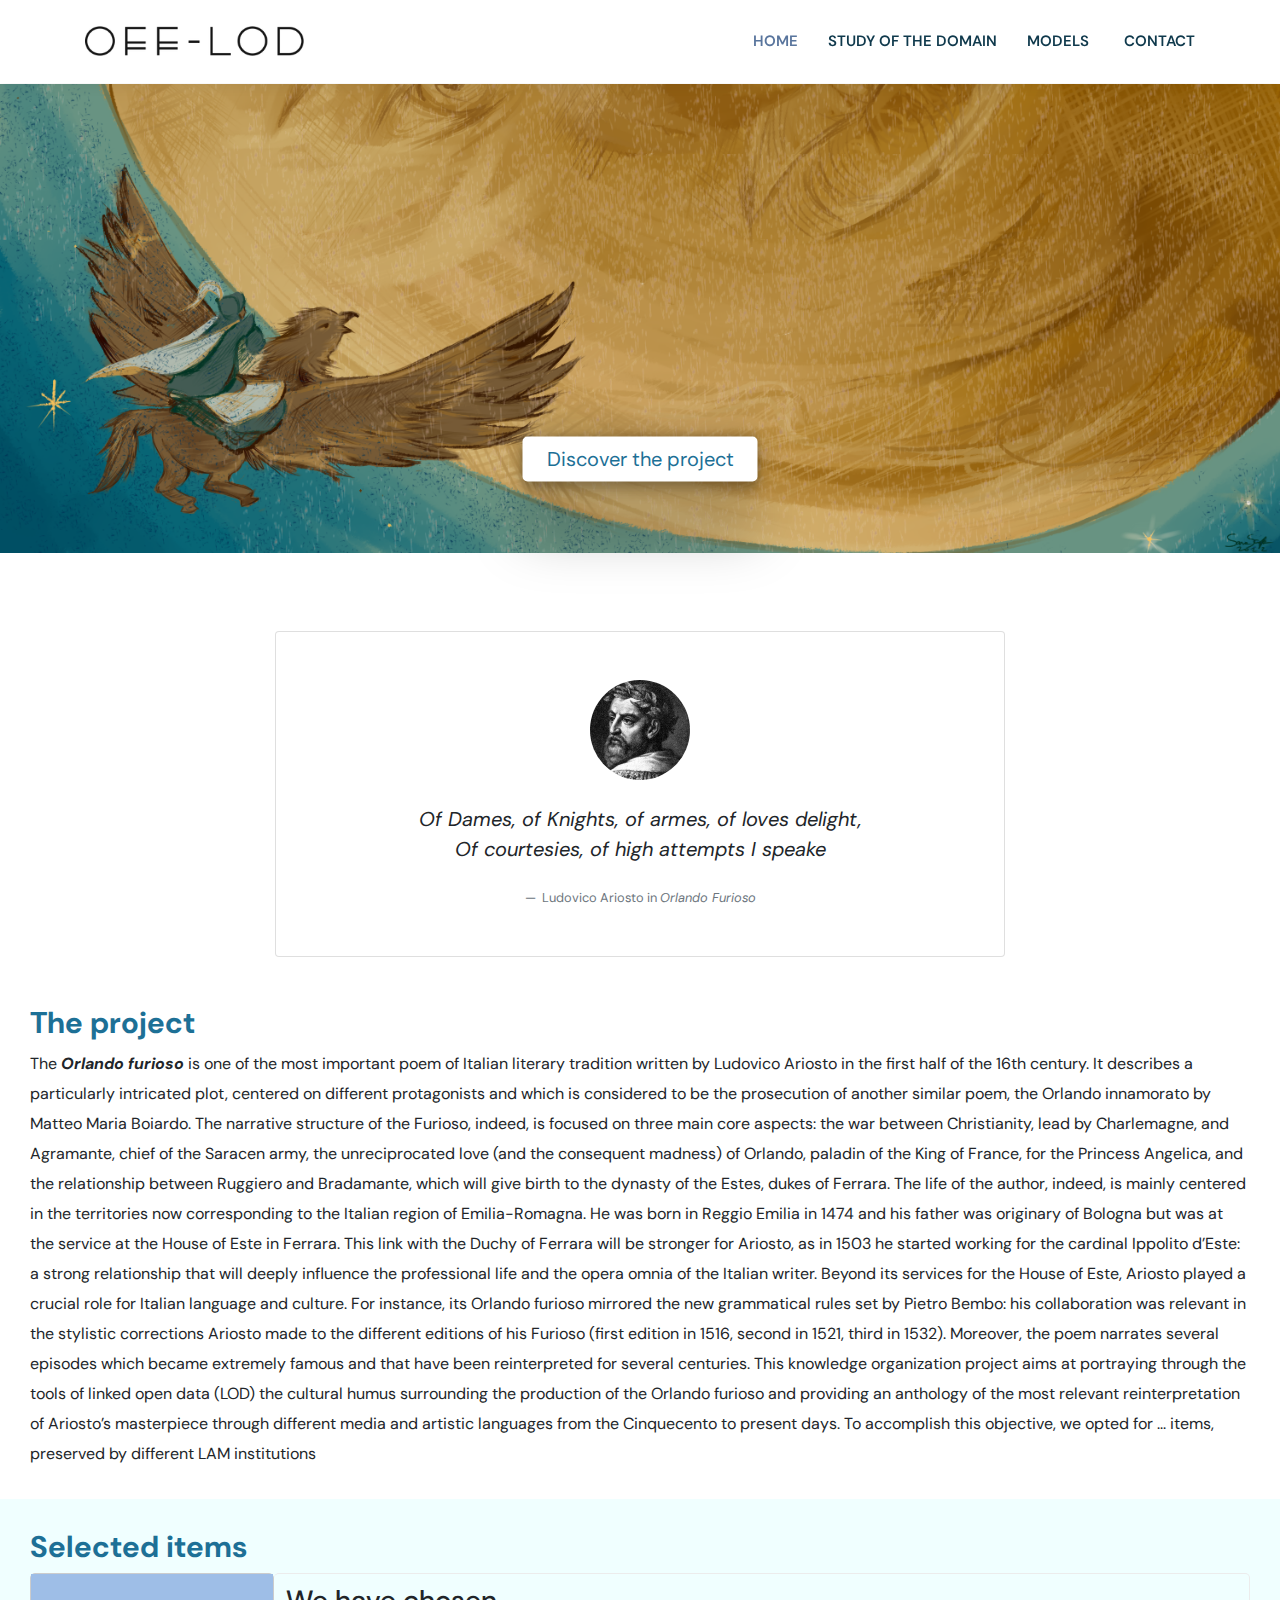
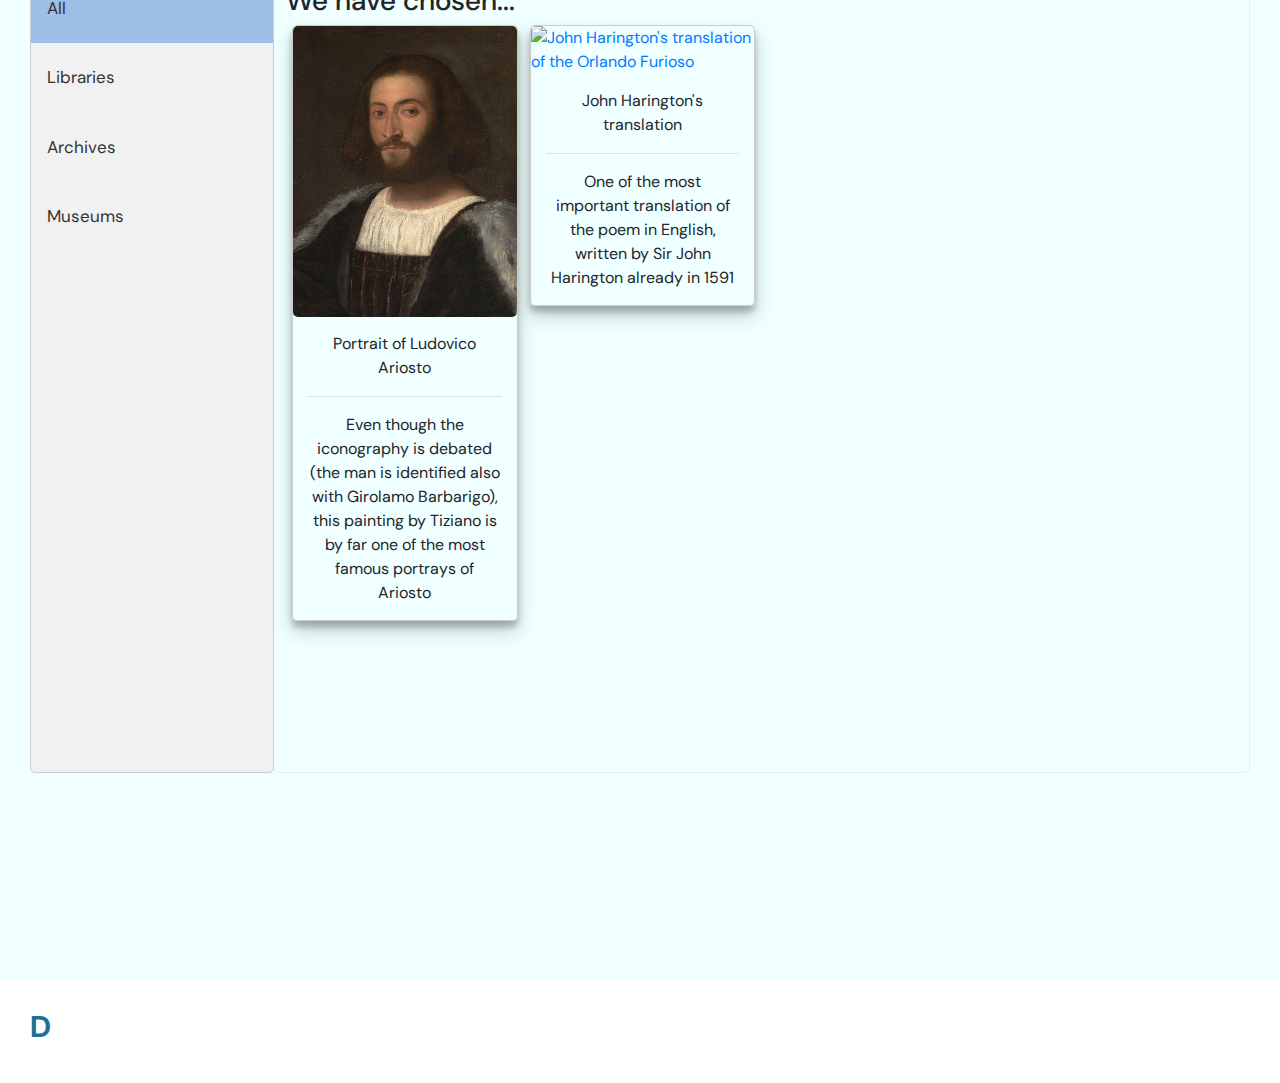
==== OFF-LOD/index.html @ 2c9ed0ee "Add files via upload" ====
<!doctype html>
<html>
    <head>
        <title>OFF-LOD</title>
        <meta charset="utf-8">
        <meta name="viewport" content="width=device-widht, inital-scale=1">
        <link rel="stylesheet" href="https://maxcdn.bootstrapcdn.com/bootstrap/4.5.2/css/bootstrap.min.css">
        <link rel="stylesheet" href="css/cssfile.css"/>
        <link href='https://fonts.googleapis.com/css?family=DM Sans' rel='stylesheet'>
    </head>
    <body>
        <header id="header" class="fixed-top">
            <div class="container d-flex align-items-center justify-content-between">
            <a href="index.html" class="logo"><img src="images/logo.png" alt="" class="img-fluid"></a>
              <nav id="navbar" class="navbar">
                <ul>
                  <li><a class="nav-link scrollto active" href="#hero">Home</a></li>
                  <li><a class="nav-link scrollto" href="#hero">Study of the domain</a></li>
                  <li class="dropdown"><a href="#"><span>Models</span> <i class="bi bi-chevron-down"></i></a>
                    <ul>
                      <li><a href="#">Drop Down 1</a></li>
                      <li class="dropdown"><a href="#"><span>Deep Drop Down</span> <i class="bi bi-chevron-right"></i></a>
                        <ul>
                          <li><a href="#">Deep Drop Down 1</a></li>
                          <li><a href="#">Deep Drop Down 2</a></li>
                          <li><a href="#">Deep Drop Down 3</a></li>
                          <li><a href="#">Deep Drop Down 4</a></li>
                          <li><a href="#">Deep Drop Down 5</a></li>
                        </ul>
                      </li>
                      <li><a href="#">Conceptual model</a></li>
                      <li><a href="#">E/R model</a></li>
                      <li><a href="#">Theoretical model</a></li>
                    </ul>
                  </li>
                  <li><a class="nav-link scrollto" href="#contact">Contact</a></li>
                </ul>
                <i class="bi bi-list mobile-nav-toggle"></i>
              </nav><!-- .navbar -->
        
            </div>
        </header>
        <section id="hero" class="d-flex align-items-center">
            <div id="buttoncontainer">
            <img src="images/astolfo.png" id="imghero" alt="" class="img-fluid">
            <button class="but"><a href="#firstsection" id="linkbutton"><span class="text">Discover the project</span><span>Get Started</span></a></button>
            </div>
        </section>
        <div id="firstsection">
                <div class="container py-5 h-100">
                  <div class="row d-flex justify-content-center align-items-center h-100">
                    <div class="col col-lg-10 col-xl-8">
              
                      <div class="card rounded-3">
                        <div class="card-body p-5">
              
                          <div class="d-flex justify-content-center mb-4">
                            <img
                              src="images/Ludovico.jpg"
                              class="rounded-circle shadow-1-strong"
                              width="100"
                              height="100"
                            />
                          </div>
                          <figure class="text-center mb-0">
                            <blockquote class="blockquote mb-4">
                              <p>
                                <span class="font-italic">Of Dames, of Knights, of armes, of loves delight,<br/>
                                    Of courtesies, of high attempts I speake</span>
                              </p>
                            </blockquote>
                            <figcaption class="blockquote-footer mb-0">
                              Ludovico Ariosto in <cite title="Source Title">Orlando Furioso</cite>
                            </figcaption>
                          </figure>
                        </div>
                      </div>
              
              
                    </div>
                  </div>
                </div>
              </section>
            <h2>The project</h2>
            
                <p>The <b><em>Orlando furioso</em></b> is one of the most important poem of Italian literary tradition  written by Ludovico Ariosto in the first half of the 16th century. It describes a particularly intricated plot, centered on different protagonists and which is considered to be the prosecution of another similar poem, the Orlando innamorato by Matteo Maria Boiardo. The narrative structure of the Furioso, indeed, is focused on three main core aspects: the war between Christianity, lead by Charlemagne, and Agramante, chief of the Saracen army, the unreciprocated love (and the consequent madness) of Orlando, paladin of the King of France, for the Princess Angelica, and the relationship between Ruggiero and Bradamante, which will give birth to the dynasty of the Estes, dukes of Ferrara. 

                    The life of the author, indeed, is mainly centered in the territories now corresponding to the Italian region of Emilia-Romagna. He was born in Reggio Emilia in 1474 and his father was originary of Bologna but was at the service at the House of Este in Ferrara. This link with the Duchy of Ferrara will be stronger for Ariosto, as in 1503 he started working for the cardinal Ippolito d’Este: a strong relationship that will deeply influence the professional life and the opera omnia of the Italian writer. Beyond its services for the House of Este, Ariosto played a crucial role for Italian language and culture. For instance, its Orlando furioso mirrored the new grammatical rules set by Pietro Bembo: his collaboration was relevant in the stylistic corrections Ariosto made to the different editions of his Furioso (first edition in 1516, second in 1521, third in 1532). Moreover, the poem narrates several episodes which became extremely famous and that have been reinterpreted for several centuries.
                    
                    This knowledge organization project aims at portraying through the tools of linked open data (LOD) the cultural humus surrounding the production of the Orlando furioso and providing an anthology of the most relevant reinterpretation of Ariosto’s masterpiece through different media and artistic languages from the Cinquecento to present days. To accomplish this objective, we opted for ... items, preserved by different LAM institutions</p>
        </div>
        <section id="itemssection">
            <h2>Selected items</h2>
            <div class="tab">
                <button class="tablinks" onclick="openSch(event, 'All')" id="defaultOpen">All</button>
                <button class="tablinks" onclick="openSch(event, 'Libraries')">Libraries</button>
                <button class="tablinks" onclick="openSch(event, 'Archives')">Archives</button>
                <button class="tablinks" onclick="openSch(event, 'Museums')">Museums</button>
            </div>
        
        <div id="All" class="tabcontent">
            <h3>We have chosen... </h3>
            
<div class="responsive">
    <div class="gallery">
        <a target="_blank" href="images/portrait.jpg">
            <img src="images/portrait.jpg" alt="Portrait of Ludovico Ariosto" width="600" height="400">
        </a>
        <div class="desc">Portrait of Ludovico Ariosto<hr/>Even though the iconography is debated (the man is identified also with Girolamo Barbarigo), this painting by Tiziano is by far one of the most famous portrays of Ariosto</div>
        </div>
    </div>

        

        <div class="responsive">
            <div class="gallery" id="item2"> 
                <a target="_blank" href="images/Furioso1634.jpg">
                    <img src="images/Furioso1634.jpg" alt="John Harington's translation of the Orlando Furioso" width="600" height="400">
                </a>
                <div class="desc">John Harington's translation<hr/>One of the most important translation of the poem in English, written by Sir John Harington already in 1591

                </div>
            </div>
            <div class="clearfix"></div>
</div>

<div class="clearfix"></div>

        <div id="Libraries" class="tabcontent">
        <h3>London</h3>
        <p>London is the capital city of England.</p>
        </div>

        <div id="Archives" class="tabcontent">
        <h3>Paris</h3>
        <p>Paris is the capital of France.</p> 
        </div>

        <div id="Museums" class="tabcontent">
        <h3>Tokyo</h3>
        <p>Tokyo is the capital of Japan.</p>
        </div>

    

<script>
function openSch(evt, cityName) {
  var i, tabcontent, tablinks;
  tabcontent = document.getElementsByClassName("tabcontent");
  for (i = 0; i < tabcontent.length; i++) {
    tabcontent[i].style.display = "none";
  }
  tablinks = document.getElementsByClassName("tablinks");
  for (i = 0; i < tablinks.length; i++) {
    tablinks[i].className = tablinks[i].className.replace(" active", "");
  }
  document.getElementById(cityName).style.display = "block";
  evt.currentTarget.className += " active";
}

// Get the element with id="defaultOpen" and click on it
document.getElementById("defaultOpen").click();
</script>
        </section>
        <section id="thirdsection">
            <h2>D</h2>
        </section>


    </body>
</html>
---- OFF-LOD/css/cssfile.css ----
#header {
  background: #fff;
  transition: all 0.5s;
  z-index: 997;
  padding: 20px 0;
  box-shadow: 0px 2px 15px rgba(0, 0, 0, 0.05);
}

#header .logo a {
  color: #0f394c;
}
#header .logo img {
  max-height: 30px;
}

.navbar {
  padding: 0;
}
.navbar ul {
  margin: 0;
  padding: 0;
  display: flex;
  list-style: none;
  align-items: center;
}
.navbar li {
  position: relative;
}
.navbar a, .navbar a:focus {
  display: flex;
  align-items: center;
  justify-content: space-between;
  padding: 10px 0 10px 30px;
  font-family: 'DM Sans';
  font-size: 15px;
  font-weight: 600;
  color: #0f394c;
  white-space: nowrap;
  transition: 0.3s;
  text-transform: uppercase;
}
.navbar a i, .navbar a:focus i {
  font-size: 12px;
  line-height: 0;
  margin-left: 5px;
}
.navbar a:hover, .navbar .active, .navbar .active:focus, .navbar li:hover > a {
  color: #59759d;
}
.navbar .dropdown ul {
  display: block;
  position: absolute;
  left: 14px;
  top: calc(100% + 30px);
  margin: 0;
  padding: 10px 0;
  z-index: 99;
  opacity: 0;
  visibility: hidden;
  background: #fff;
  box-shadow: 0px 0px 30px rgba(127, 137, 161, 0.25);
  transition: 0.3s;
}
.navbar .dropdown ul li {
  min-width: 200px;
}
.navbar .dropdown ul a {
  padding: 10px 20px;
  font-size: 15px;
  text-transform: none;
  font-weight: 500;
}
.navbar .dropdown ul a i {
  font-size: 12px;
}
.navbar .dropdown ul a:hover, .navbar .dropdown ul .active:hover, .navbar .dropdown ul li:hover > a {
  color: #59759d;
}
.navbar .dropdown:hover > ul {
  opacity: 1;
  top: 100%;
  visibility: visible;
}
.navbar .dropdown .dropdown ul {
  top: 0;
  left: calc(100% - 30px);
  visibility: hidden;
}
.navbar .dropdown .dropdown:hover > ul {
  opacity: 1;
  top: 0;
  left: 100%;
  visibility: visible;
}
@media (max-width: 1366px) {
  .navbar .dropdown .dropdown ul {
    left: -90%;
  }
  .navbar .dropdown .dropdown:hover > ul {
    left: -100%;
  }
}

.mobile-nav-toggle {
  color: #0f394c;
  font-size: 28px;
  cursor: pointer;
  display: none;
  line-height: 0;
  transition: 0.5s;
}
.mobile-nav-toggle.bi-x {
  color: #fff;
}

@media (max-width: 991px) {
  .mobile-nav-toggle {
    display: block;
  }

  .navbar ul {
    display: none;
  }
}
.navbar-mobile {
  position: fixed;
  overflow: hidden;
  top: 0;
  right: 0;
  left: 0;
  bottom: 0;
  background: rgba(7, 25, 33, 0.9);
  transition: 0.3s;
  z-index: 999;
}
.navbar-mobile .mobile-nav-toggle {
  position: absolute;
  top: 15px;
  right: 15px;
}
.navbar-mobile ul {
  display: block;
  position: absolute;
  top: 55px;
  right: 15px;
  bottom: 15px;
  left: 15px;
  padding: 10px 0;
  background-color: #fff;
  overflow-y: auto;
  transition: 0.3s;
}
.navbar-mobile a, .navbar-mobile a:focus {
  padding: 10px 20px;
  font-size: 15px;
  color: #0f394c;
}
.navbar-mobile a:hover, .navbar-mobile .active, .navbar-mobile li:hover > a {
  color: #49b5e7;
}
.navbar-mobile .getstarted, .navbar-mobile .getstarted:focus {
  margin: 15px;
}
.navbar-mobile .dropdown ul {
  position: static;
  display: none;
  margin: 10px 20px;
  padding: 10px 0;
  z-index: 99;
  opacity: 1;
  visibility: visible;
  background: #fff;
  box-shadow: 0px 0px 30px rgba(127, 137, 161, 0.25);
}
.navbar-mobile .dropdown ul li {
  min-width: 200px;
}
.navbar-mobile .dropdown ul a {
  padding: 10px 20px;
}
.navbar-mobile .dropdown ul a i {
  font-size: 12px;
}
.navbar-mobile .dropdown ul a:hover, .navbar-mobile .dropdown ul .active:hover, .navbar-mobile .dropdown ul li:hover > a {
  color: #49b5e7;
}
.navbar-mobile .dropdown > .dropdown-active {
  display: block;
}

body {
  font-family: 'DM Sans';
}

p {
line-height: 30px
}

/* Container needed to position the button. Adjust the width as needed */
#buttoncontainer {
  position: relative;
  width: 100%;
}

/* Make the image responsive */
#buttoncontainer img {
  width: 100%;
  height: auto;
}

/* Style the button and place it in the middle of the container/image */
#buttoncontainer .but {
  position: absolute;
  top: 80%;
  left: 50%;
  transform: translate(-50%, -50%);
  -ms-transform: translate(-50%, -50%);
  background-color: rgb(255, 255, 255);
  color: #1d7096;
  font-size: 20px;
  padding: 15px 24px;
  border: none;
  cursor: pointer;
  border-radius: 5px;
}

#buttoncontainer .but:hover {
  background-color: #333;
}

.but {
  box-shadow: rgba(0, 0, 0, 0.25) 0px 54px 55px, rgba(0, 0, 0, 0.12) 0px -12px 30px, rgba(0, 0, 0, 0.12) 0px 4px 6px, rgba(0, 0, 0, 0.17) 0px 12px 13px, rgba(0, 0, 0, 0.09) 0px -3px 5px;
  position: relative;
  overflow: hidden;
  border: 1px solid #18181a;
  color: #18181a;
  display: inline-block;
  font-size: 15px;
  line-height: 15px;
  padding: 18px 18px 17px;
  text-decoration: none;
  cursor: pointer;
  background: #fff;
  user-select: none;
  -webkit-user-select: none;
  touch-action: manipulation;
}

.but span:first-child {
  position: relative;
  transition: color 600ms cubic-bezier(0.48, 0, 0.12, 1);
  z-index: 10;
}

.but span:last-child {
  color: white;
  display: block;
  position: absolute;
  bottom: 0;
  transition: all 500ms cubic-bezier(0.48, 0, 0.12, 1);
  z-index: 100;
  opacity: 0;
  top: 50%;
  left: 50%;
  transform: translateY(225%) translateX(-50%);
  height: 14px;
  line-height: 13px;
}

.but:after {
  content: "";
  position: absolute;
  bottom: -50%;
  left: 0;
  width: 100%;
  height: 100%;
  background-color: #333;
  transform-origin: bottom center;
  transition: transform 600ms cubic-bezier(0.48, 0, 0.12, 1);
  transform: skewY(9.3deg) scaleY(0);
  z-index: 50;
}

.but:hover:after {
  transform-origin: bottom center;
  transform: skewY(9.3deg) scaleY(2);
}

.but:hover span:last-child {
  transform: translateX(-50%) translateY(-100%);
  opacity: 1;
  transition: all 900ms cubic-bezier(0.48, 0, 0.12, 1);
}

#hero {
  padding-top: 84px;
  position: relative;
  text-align: center;
}

#imghero {
  z-index: -1
}

h2{
  color: #1d7096;
  font-size: 30px;
  font-weight: bold;
  font-family: 'DM Sans';
  cursor: pointer;
}

#firstsection {
  margin: 30px;
}


#linkbutton {
  color: #1d7096;
}

.bottom-left {
  position: absolute;
  bottom: 8px;
  left: 16px;
}

#itemssection {
  padding: 30px;
  background-color: azure;
  height: 120vh;
}

.tab {
  display: block;
  float: left;
  border: 1px solid #ccc;
  background-color: #f1f1f1;
  width: 20%;
  height: 800px;
  border-radius: 5px;
  padding-bottom: 10px;
}

/* Style the buttons inside the tab */
.tab button {
  display: block;
  background-color: inherit;
  color: #333;
  padding: 22px 16px;
  width: 100%;
  border: none;
  outline: none;
  text-align: left;
  cursor: pointer;
  transition: 0.3s;
  font-size: 17px;
}

/* Change background color of buttons on hover */
.tab button:hover {
  background-color: rgb(158, 190, 231);
}

/* Create an active/current "tab button" class */
.tab button.active {
  background-color: rgb(158, 190, 231);
}

/* Style the tab content */
.tabcontent {
  float: left;
  padding: 10px 12px;
  border: 1px solid rgb(236, 236, 236);
  width: 80%;
  border-left: none;
  height: 800px;
  border-radius: 5px;
}

div.gallery {
  border: 1px solid #ccc;
  border-radius: 5px;
  box-shadow: rgba(0, 0, 0, 0.19) 0px 10px 20px, rgba(0, 0, 0, 0.23) 0px 6px 6px;
}

div.gallery:hover {
  border: 1px solid #777;
}

div.gallery img {
  width: 100%;
  height: auto;
  border-radius: 5px;
}

div.desc {
  padding: 15px;
  text-align: center;
}

* {
  box-sizing: border-box;
}

.responsive {
  padding: 0 6px;
  float: left;
  width: 24.99999%;
}

@media only screen and (max-width: 700px) {
  .responsive {
    width: 49.99999%;
    margin: 6px 0;
  }
}

@media only screen and (max-width: 500px) {
  .responsive {
    width: 100%;
  }
}

.clearfix:after {
  content: "";
  display: table;
  clear: both;
}

#thirdsection {
  padding: 30px;
}
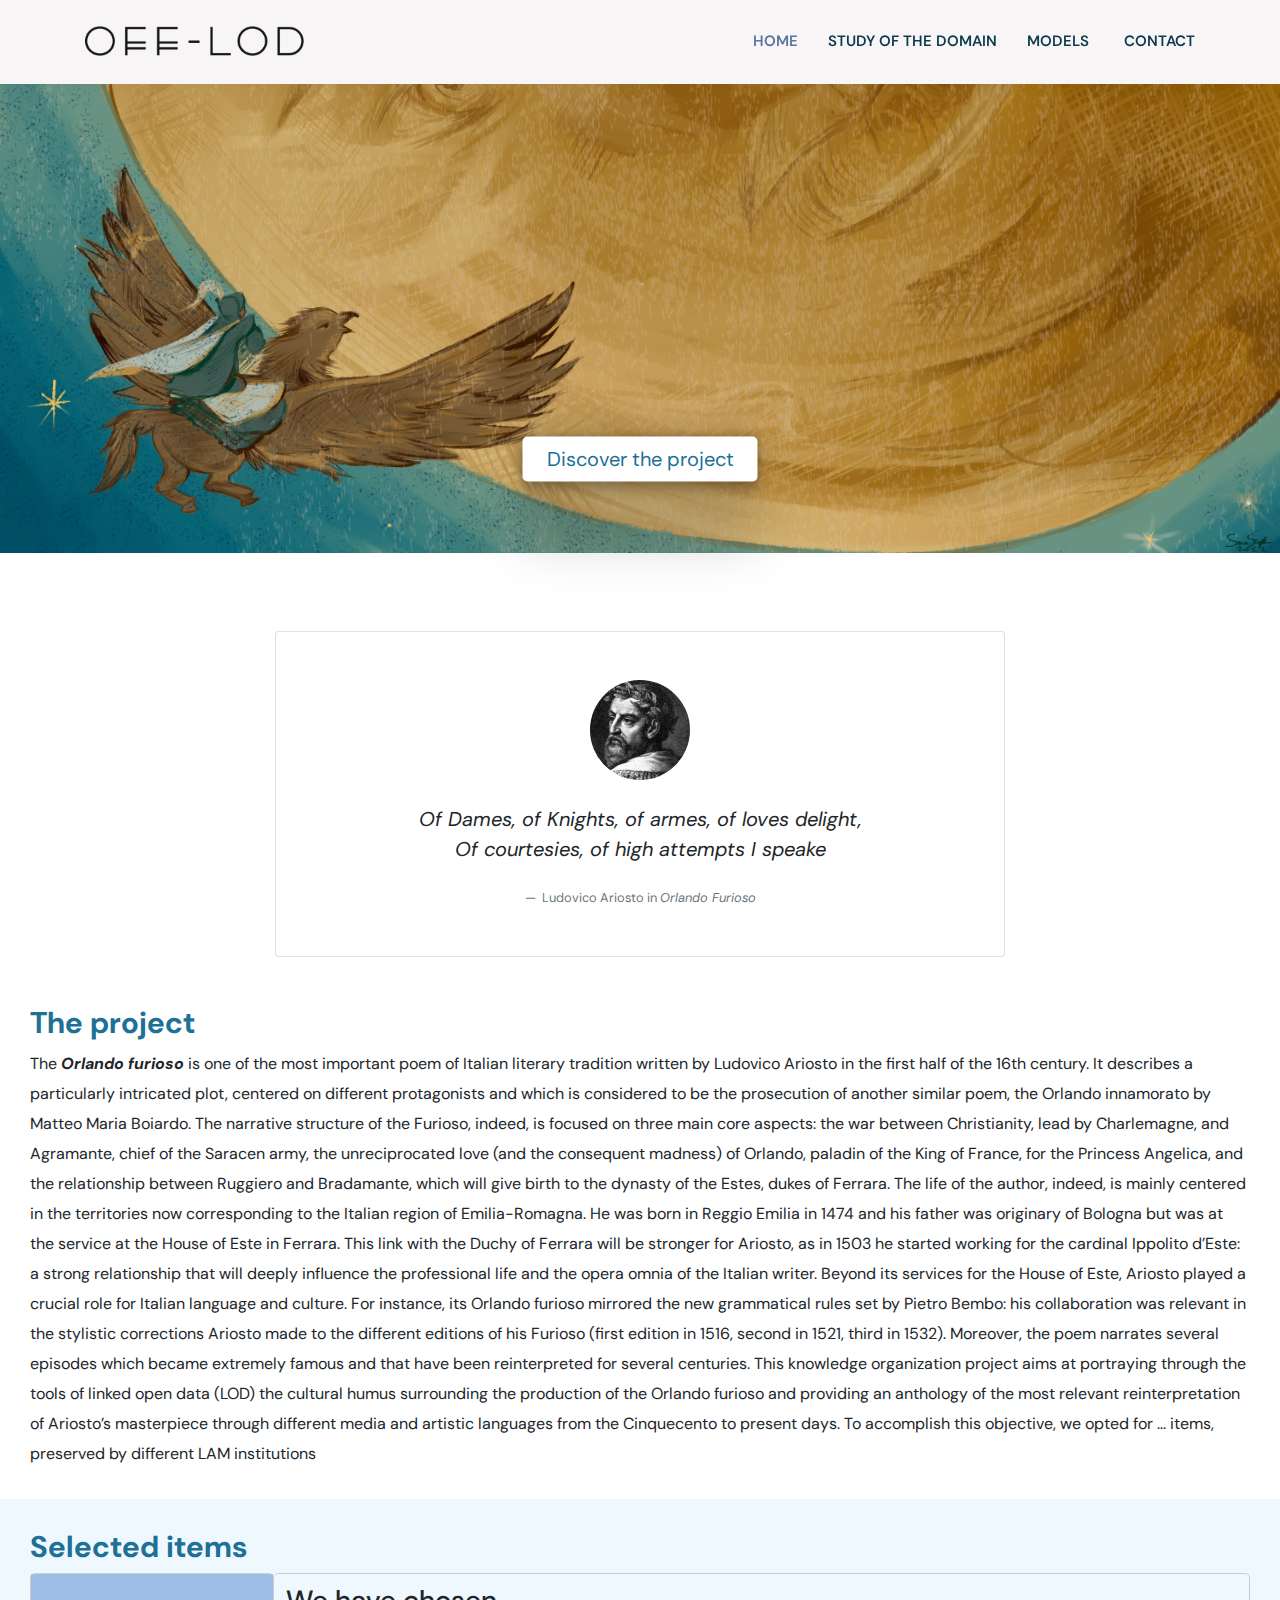
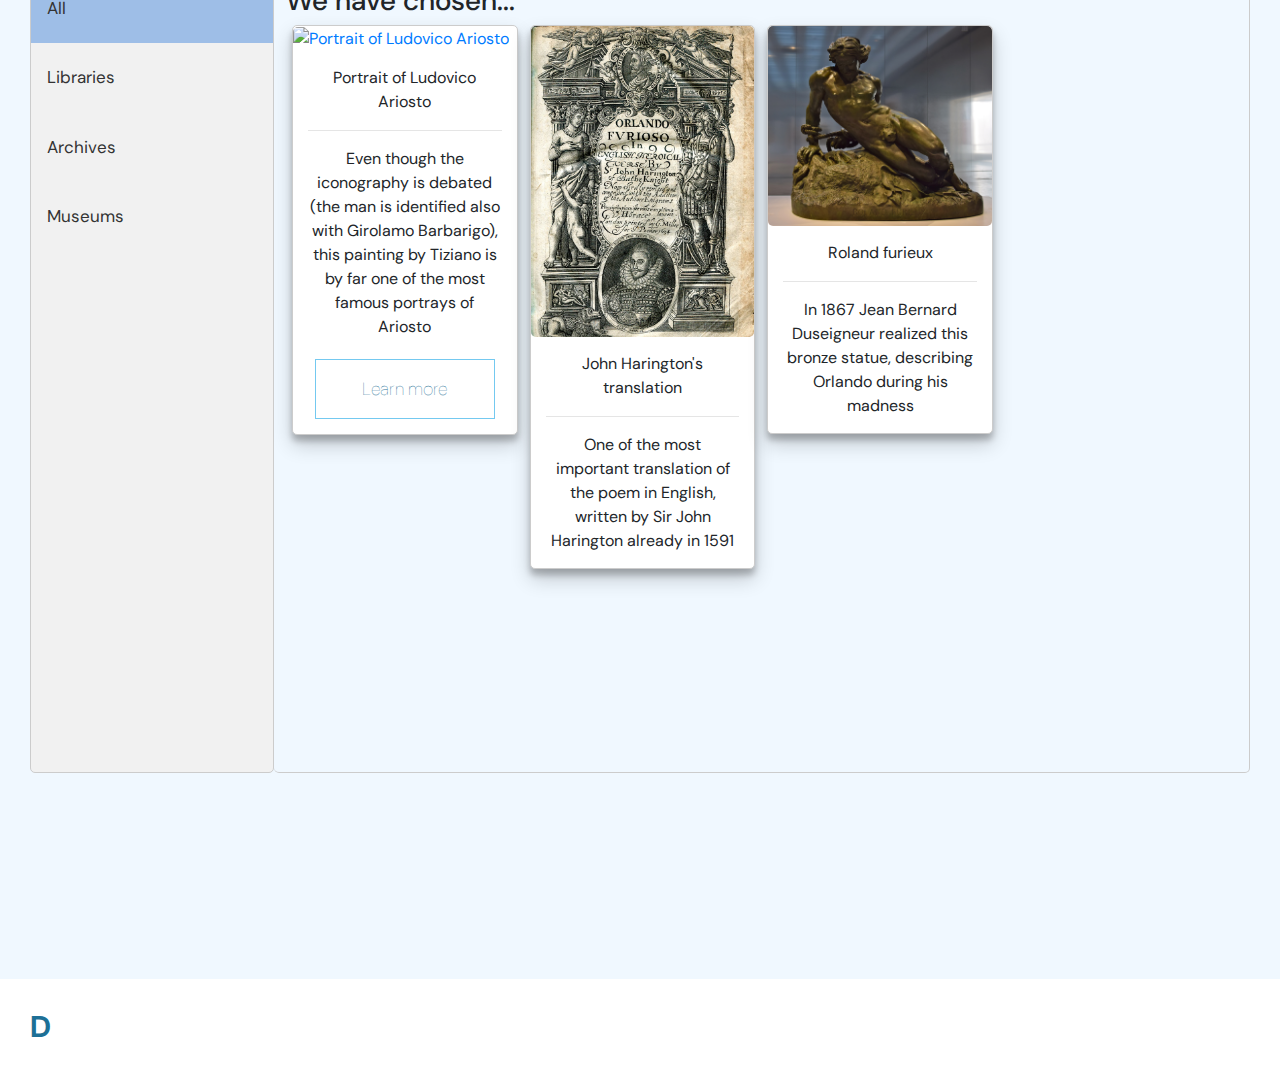
==== commit d7148860: "Add files via upload" ====
--- a/OFF-LOD/index.html
+++ b/OFF-LOD/index.html
@@ -43,7 +43,7 @@
         <section id="hero" class="d-flex align-items-center">
             <div id="buttoncontainer">
             <img src="images/astolfo.png" id="imghero" alt="" class="img-fluid">
-            <button class="but"><a href="#firstsection" id="linkbutton"><span class="text">Discover the project</span><span>Get Started</span></a></button>
+            <a href="#firstsection" id="linkbutton"><button class="but"><span class="text">Discover the project</span><span>Get Started</span></button></a>
             </div>
         </section>
         <div id="firstsection">
@@ -106,8 +106,23 @@
         <a target="_blank" href="images/portrait.jpg">
             <img src="images/portrait.jpg" alt="Portrait of Ludovico Ariosto" width="600" height="400">
         </a>
-        <div class="desc">Portrait of Ludovico Ariosto<hr/>Even though the iconography is debated (the man is identified also with Girolamo Barbarigo), this painting by Tiziano is by far one of the most famous portrays of Ariosto</div>
-        </div>
+        <div class="desc">Portrait of Ludovico Ariosto<hr/>Even though the iconography is debated (the man is identified also with Girolamo Barbarigo), this painting by Tiziano is by far one of the most famous portrays of Ariosto
+          <div class="itemscenter">
+            <a href="#firstsection" id="linkbutton"><button class="itemsbtn">
+              <svg width="180px" height="60px" viewBox="0 0 180 60">
+                <polyline points="179,1 179,59 1,59 1,1 179,1" class="bg-line" />
+                <polyline points="179,1 179,59 1,59 1,1 179,1" class="hl-line" />
+              </svg>
+              <span>Learn more</span>
+            </button></a>
+          </div>
+          </div>
+
+        
+      
+
+      </div>
+
     </div>
 
         
@@ -121,10 +136,20 @@
 
                 </div>
             </div>
-            <div class="clearfix"></div>
-</div>
+        </div>
+  
+        <div class="responsive">
+          <div class="gallery">
+            <a target="_blank" href="images/Roland.jfif">
+              <img src="images/Roland.jfif" alt="Roland furieux" width="600" height="400">
+                </a>
+                  <div class="desc">Roland furieux<hr/>In 1867 Jean Bernard Duseigneur realized this bronze statue, describing Orlando during his madness</div>
+                  </div>
+    </div>
+        
 
 <div class="clearfix"></div>
+</div>
 
         <div id="Libraries" class="tabcontent">
         <h3>London</h3>
--- a/OFF-LOD/css/cssfile.css
+++ b/OFF-LOD/css/cssfile.css
@@ -1,5 +1,5 @@
 #header {
-  background: #fff;
+  background: rgb(247, 245, 245);
   transition: all 0.5s;
   z-index: 997;
   padding: 20px 0;
@@ -263,7 +263,7 @@
   top: 50%;
   left: 50%;
   transform: translateY(225%) translateX(-50%);
-  height: 14px;
+  height: 8px;
   line-height: 13px;
 }
 
@@ -327,7 +327,7 @@
 
 #itemssection {
   padding: 30px;
-  background-color: azure;
+  background-color: aliceblue;
   height: 120vh;
 }
 
@@ -371,7 +371,7 @@
 .tabcontent {
   float: left;
   padding: 10px 12px;
-  border: 1px solid rgb(236, 236, 236);
+  border: 1px solid #ccc;
   width: 80%;
   border-left: none;
   height: 800px;
@@ -379,6 +379,8 @@
 }
 
 div.gallery {
+  background-color: #fff;
+  float: left;
   border: 1px solid #ccc;
   border-radius: 5px;
   box-shadow: rgba(0, 0, 0, 0.19) 0px 10px 20px, rgba(0, 0, 0, 0.23) 0px 6px 6px;
@@ -428,8 +430,54 @@
   clear: both;
 }
 
+#item2 {
+  float: left;
+}
 #thirdsection {
   padding: 30px;
 }
 
-  +.itemscenter {
+  width: 180px;
+  height: 60px;
+  position: relative;
+  margin: auto;
+  display: block;
+  margin-top: 20px;
+}
+
+.itemsbtn {
+  width: 180px;
+  height: 60px;
+  cursor: pointer;
+  background: transparent;
+  border: 1px solid #74c9f0;
+  outline: none;
+  transition: 1s ease-in-out;
+}
+
+svg {
+  position: absolute;
+  left: 0;
+  top: 0;
+  fill: none;
+  stroke: #1d7096;
+  stroke-dasharray: 150 480;
+  stroke-dashoffset: 150;
+  transition: 1s ease-in-out;
+}
+
+.itemsbtn:hover {
+  transition: 1s ease-in-out;
+  background: #cbe2fa;
+}
+
+.itemsbtn:hover svg {
+  stroke-dashoffset: -480;
+}
+
+.itemsbtn span {
+  color: #1d7096;
+  font-size: 18px;
+  font-weight: 100;
+}
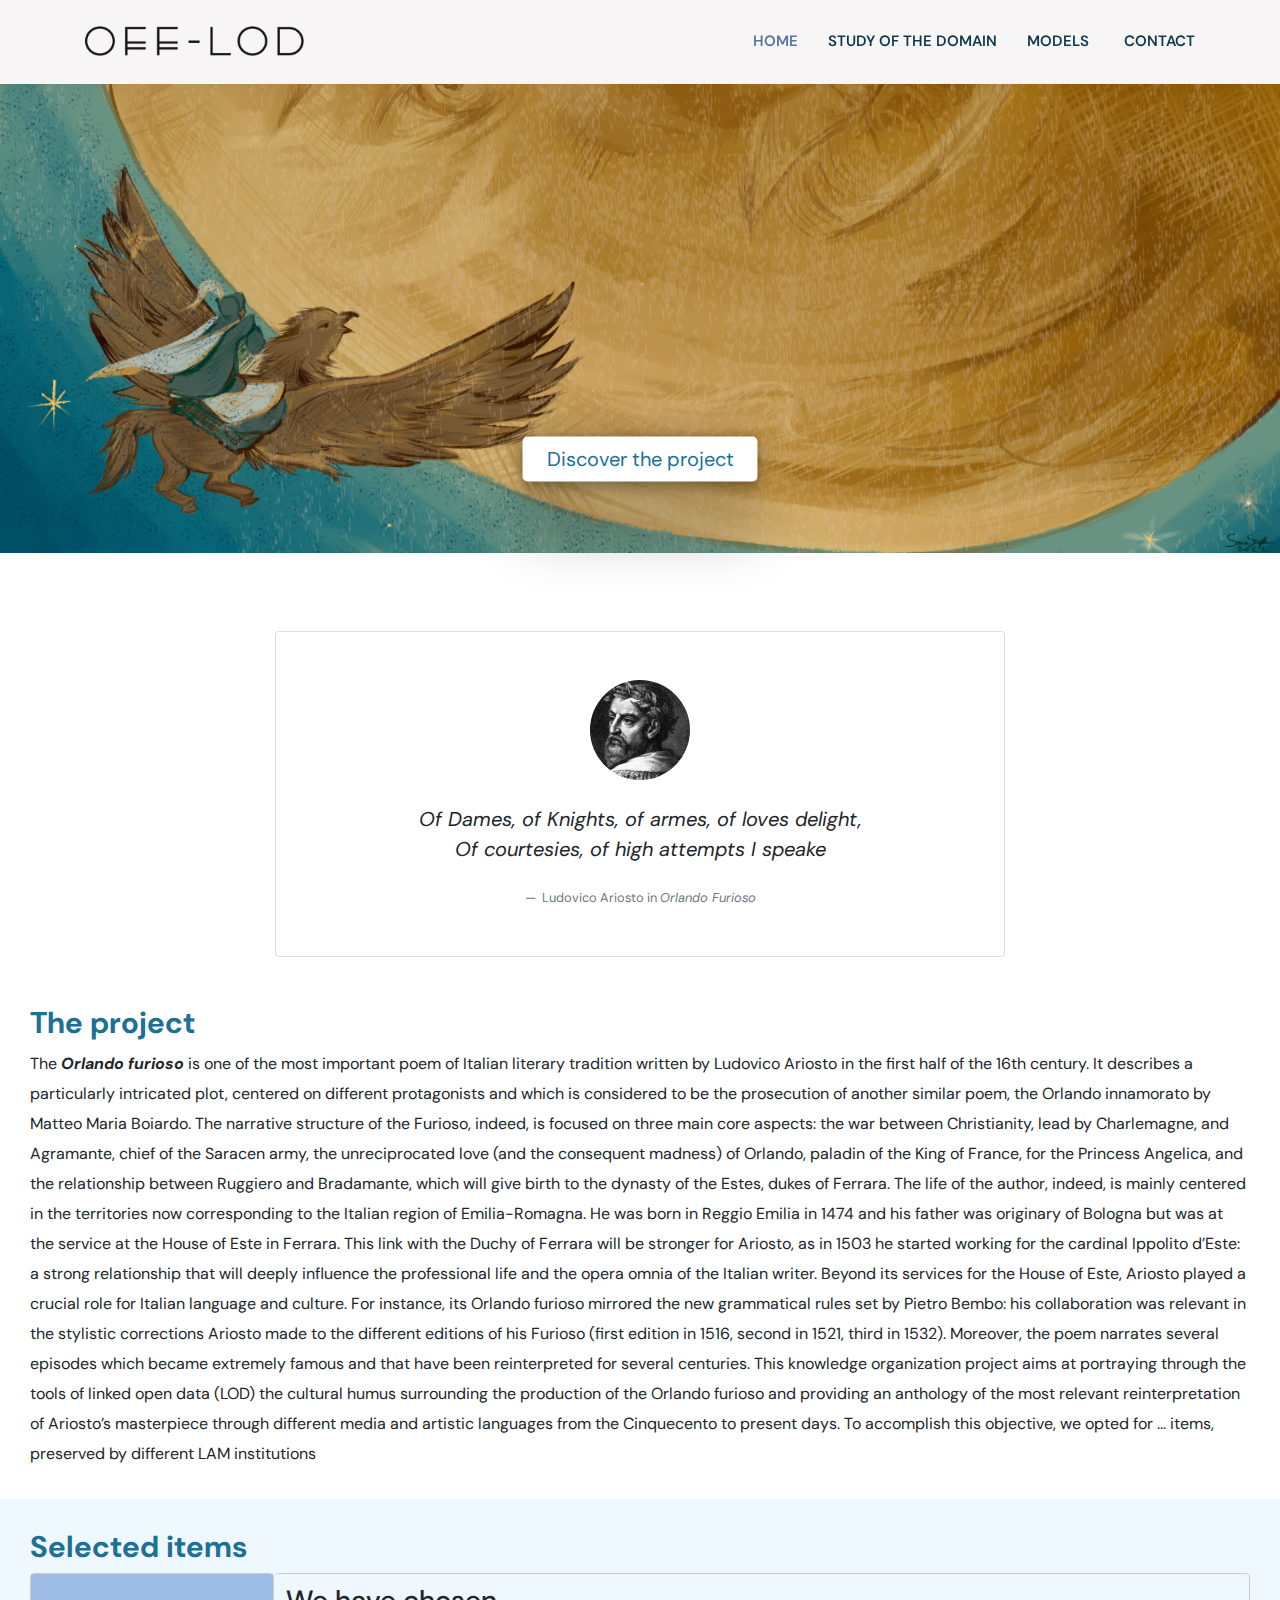
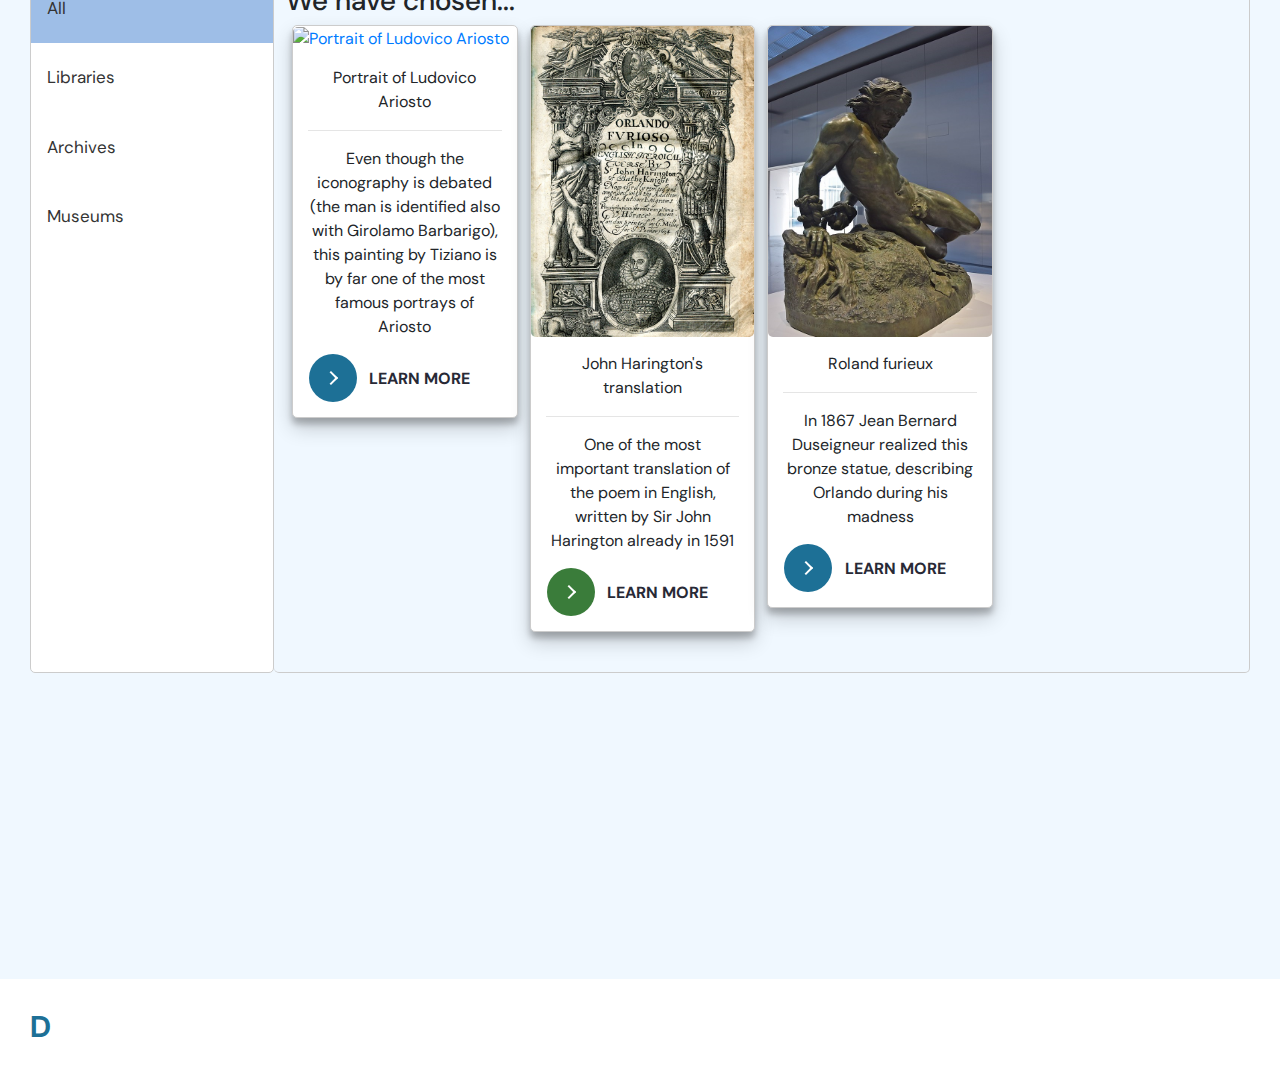
==== commit b6da0a00: "Add files via upload" ====
--- a/OFF-LOD/index.html
+++ b/OFF-LOD/index.html
@@ -107,15 +107,12 @@
             <img src="images/portrait.jpg" alt="Portrait of Ludovico Ariosto" width="600" height="400">
         </a>
         <div class="desc">Portrait of Ludovico Ariosto<hr/>Even though the iconography is debated (the man is identified also with Girolamo Barbarigo), this painting by Tiziano is by far one of the most famous portrays of Ariosto
-          <div class="itemscenter">
-            <a href="#firstsection" id="linkbutton"><button class="itemsbtn">
-              <svg width="180px" height="60px" viewBox="0 0 180 60">
-                <polyline points="179,1 179,59 1,59 1,1 179,1" class="bg-line" />
-                <polyline points="179,1 179,59 1,59 1,1 179,1" class="hl-line" />
-              </svg>
-              <span>Learn more</span>
-            </button></a>
-          </div>
+            <button class="learn-more">
+              <span class="circle" aria-hidden="true">
+                <span class="icon arrow"></span>
+              </span>
+              <span class="button-text items-mus">Learn More</span>
+            </button>
           </div>
 
         
@@ -133,18 +130,30 @@
                     <img src="images/Furioso1634.jpg" alt="John Harington's translation of the Orlando Furioso" width="600" height="400">
                 </a>
                 <div class="desc">John Harington's translation<hr/>One of the most important translation of the poem in English, written by Sir John Harington already in 1591
-
+                  <button class="learn-more items-lib">
+                    <span class="circle" aria-hidden="true">
+                      <span class="icon arrow"></span>
+                    </span>
+                    <span class="button-text">Learn More</span>
+                  </button>
                 </div>
             </div>
         </div>
   
         <div class="responsive">
           <div class="gallery">
-            <a target="_blank" href="images/Roland.jfif">
-              <img src="images/Roland.jfif" alt="Roland furieux" width="600" height="400">
+            <a target="_blank" href="images/roland.jpg">
+              <img src="images/roland.jpg" alt="Roland furieux" width="600" height="400">
                 </a>
-                  <div class="desc">Roland furieux<hr/>In 1867 Jean Bernard Duseigneur realized this bronze statue, describing Orlando during his madness</div>
+                  <div class="desc">Roland furieux<hr/>In 1867 Jean Bernard Duseigneur realized this bronze statue, describing Orlando during his madness
+                    <button class="learn-more items-mus">
+                      <span class="circle" aria-hidden="true">
+                        <span class="icon arrow"></span>
+                        </span>
+                      <span class="button-text">Learn More</span>
+                    </button>
                   </div>
+                </div>
     </div>
         
 
--- a/OFF-LOD/css/cssfile.css
+++ b/OFF-LOD/css/cssfile.css
@@ -335,9 +335,9 @@
   display: block;
   float: left;
   border: 1px solid #ccc;
-  background-color: #f1f1f1;
+  background-color: #ffffff;
   width: 20%;
-  height: 800px;
+  height: 700px;
   border-radius: 5px;
   padding-bottom: 10px;
 }
@@ -374,7 +374,7 @@
   border: 1px solid #ccc;
   width: 80%;
   border-left: none;
-  height: 800px;
+  height: 700px;
   border-radius: 5px;
 }
 
@@ -437,47 +437,95 @@
   padding: 30px;
 }
 
-.itemscenter {
-  width: 180px;
-  height: 60px;
-  position: relative;
+* {
+  box-sizing: border-box;
+}
+*::before, *::after {
+  box-sizing: border-box;
+}
+
+
+.learn-more {
+  position: relative;
+  display: inline-block;
+  cursor: pointer;
+  outline: none;
+  border: 0;
+  vertical-align: middle;
+  text-decoration: none;
+  background: transparent;
+  padding: 0;
+  font-size: inherit;
+  font-family: inherit;
+  width: 12rem;
+  height: auto;
+  margin-top: 15px;
+}
+button.learn-more .circle {
+  transition: all 0.45s cubic-bezier(0.65, 0, 0.076, 1);
+  position: relative;
+  display: block;
+  margin: 0;
+  width: 3rem;
+  height: 3rem;
+  background: #1d7096;
+  border-radius: 1.625rem;
+}
+
+.items-lib.learn-more .circle {
+  background: rgb(58, 124, 58);
+}
+button.learn-more .circle .icon {
+  transition: all 0.45s cubic-bezier(0.65, 0, 0.076, 1);
+  position: absolute;
+  top: 0;
+  bottom: 0;
   margin: auto;
-  display: block;
-  margin-top: 20px;
-}
-
-.itemsbtn {
-  width: 180px;
-  height: 60px;
-  cursor: pointer;
-  background: transparent;
-  border: 1px solid #74c9f0;
-  outline: none;
-  transition: 1s ease-in-out;
-}
-
-svg {
-  position: absolute;
+  background: #fff;
+}
+button.learn-more .circle .icon.arrow {
+  transition: all 0.45s cubic-bezier(0.65, 0, 0.076, 1);
+  left: 0.625rem;
+  width: 1.125rem;
+  height: 0.125rem;
+  background: none;
+}
+button.learn-more .circle .icon.arrow::before {
+  position: absolute;
+  content: '';
+  top: -0.25rem;
+  right: 0.0625rem;
+  width: 0.625rem;
+  height: 0.625rem;
+  border-top: 0.125rem solid #fff;
+  border-right: 0.125rem solid #fff;
+  transform: rotate(45deg);
+}
+button.learn-more .button-text {
+  transition: all 0.45s cubic-bezier(0.65, 0, 0.076, 1);
+  position: absolute;
+  top: 0;
   left: 0;
-  top: 0;
-  fill: none;
-  stroke: #1d7096;
-  stroke-dasharray: 150 480;
-  stroke-dashoffset: 150;
-  transition: 1s ease-in-out;
-}
-
-.itemsbtn:hover {
-  transition: 1s ease-in-out;
-  background: #cbe2fa;
-}
-
-.itemsbtn:hover svg {
-  stroke-dashoffset: -480;
-}
-
-.itemsbtn span {
-  color: #1d7096;
-  font-size: 18px;
-  font-weight: 100;
-}
+  right: 0;
+  bottom: 0;
+  padding: 0.75rem 0;
+  margin: 0 0 0 1.85rem;
+  color: #282936;
+  font-weight: 700;
+  line-height: 1.6;
+  text-align: center;
+  text-transform: uppercase;
+}
+button:hover .circle {
+  width: 100%;
+}
+button:hover .circle .icon.arrow {
+  background: #fff;
+  transform: translate(1rem, 0);
+}
+button:hover .button-text {
+  color: #fff;
+}
+
+
+
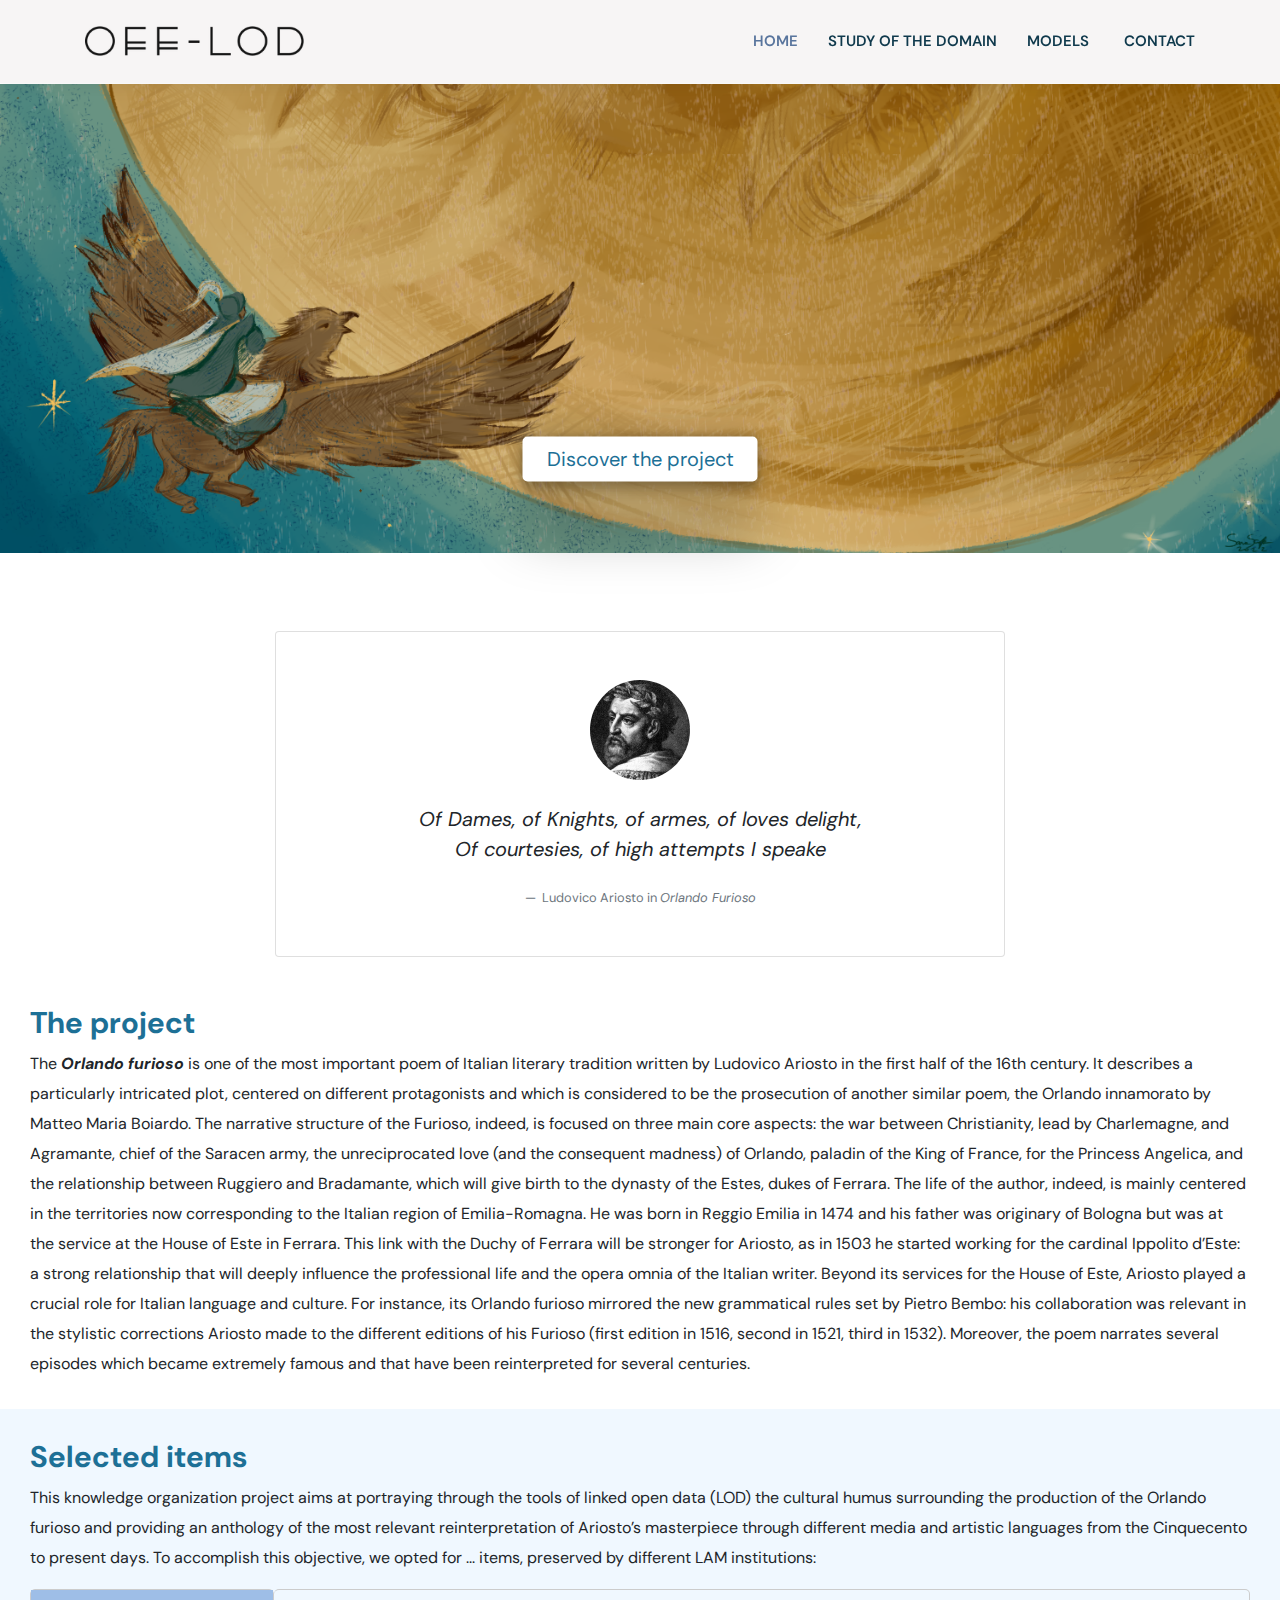
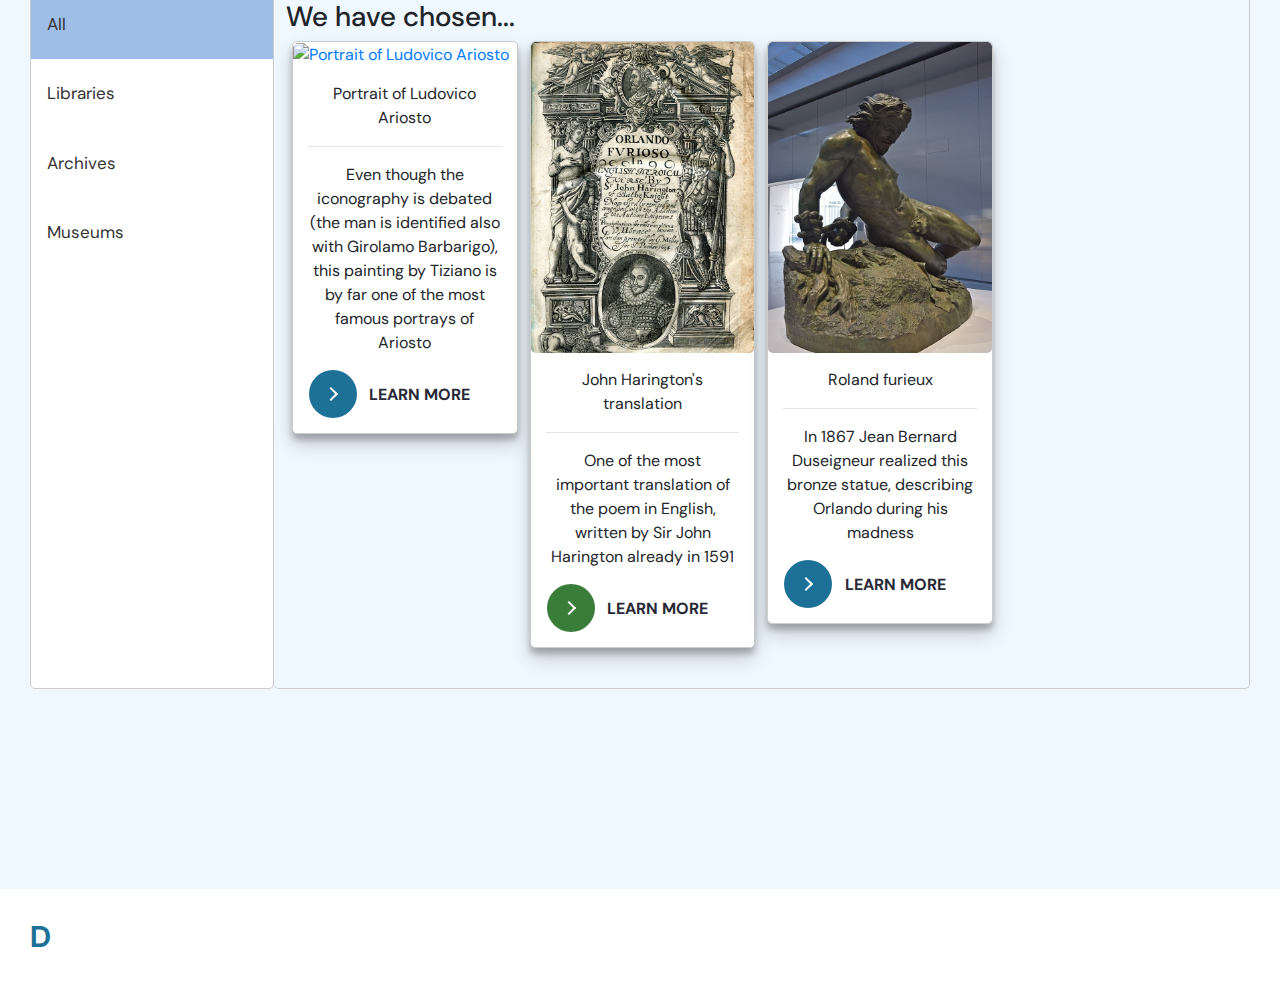
==== commit e06ed029: "Add files via upload" ====
--- a/OFF-LOD/index.html
+++ b/OFF-LOD/index.html
@@ -87,10 +87,11 @@
 
                     The life of the author, indeed, is mainly centered in the territories now corresponding to the Italian region of Emilia-Romagna. He was born in Reggio Emilia in 1474 and his father was originary of Bologna but was at the service at the House of Este in Ferrara. This link with the Duchy of Ferrara will be stronger for Ariosto, as in 1503 he started working for the cardinal Ippolito d’Este: a strong relationship that will deeply influence the professional life and the opera omnia of the Italian writer. Beyond its services for the House of Este, Ariosto played a crucial role for Italian language and culture. For instance, its Orlando furioso mirrored the new grammatical rules set by Pietro Bembo: his collaboration was relevant in the stylistic corrections Ariosto made to the different editions of his Furioso (first edition in 1516, second in 1521, third in 1532). Moreover, the poem narrates several episodes which became extremely famous and that have been reinterpreted for several centuries.
                     
-                    This knowledge organization project aims at portraying through the tools of linked open data (LOD) the cultural humus surrounding the production of the Orlando furioso and providing an anthology of the most relevant reinterpretation of Ariosto’s masterpiece through different media and artistic languages from the Cinquecento to present days. To accomplish this objective, we opted for ... items, preserved by different LAM institutions</p>
+                  </p>
         </div>
         <section id="itemssection">
             <h2>Selected items</h2>
+            <p>This knowledge organization project aims at portraying through the tools of linked open data (LOD) the cultural humus surrounding the production of the Orlando furioso and providing an anthology of the most relevant reinterpretation of Ariosto’s masterpiece through different media and artistic languages from the Cinquecento to present days. To accomplish this objective, we opted for ... items, preserved by different LAM institutions:</p>
             <div class="tab">
                 <button class="tablinks" onclick="openSch(event, 'All')" id="defaultOpen">All</button>
                 <button class="tablinks" onclick="openSch(event, 'Libraries')">Libraries</button>
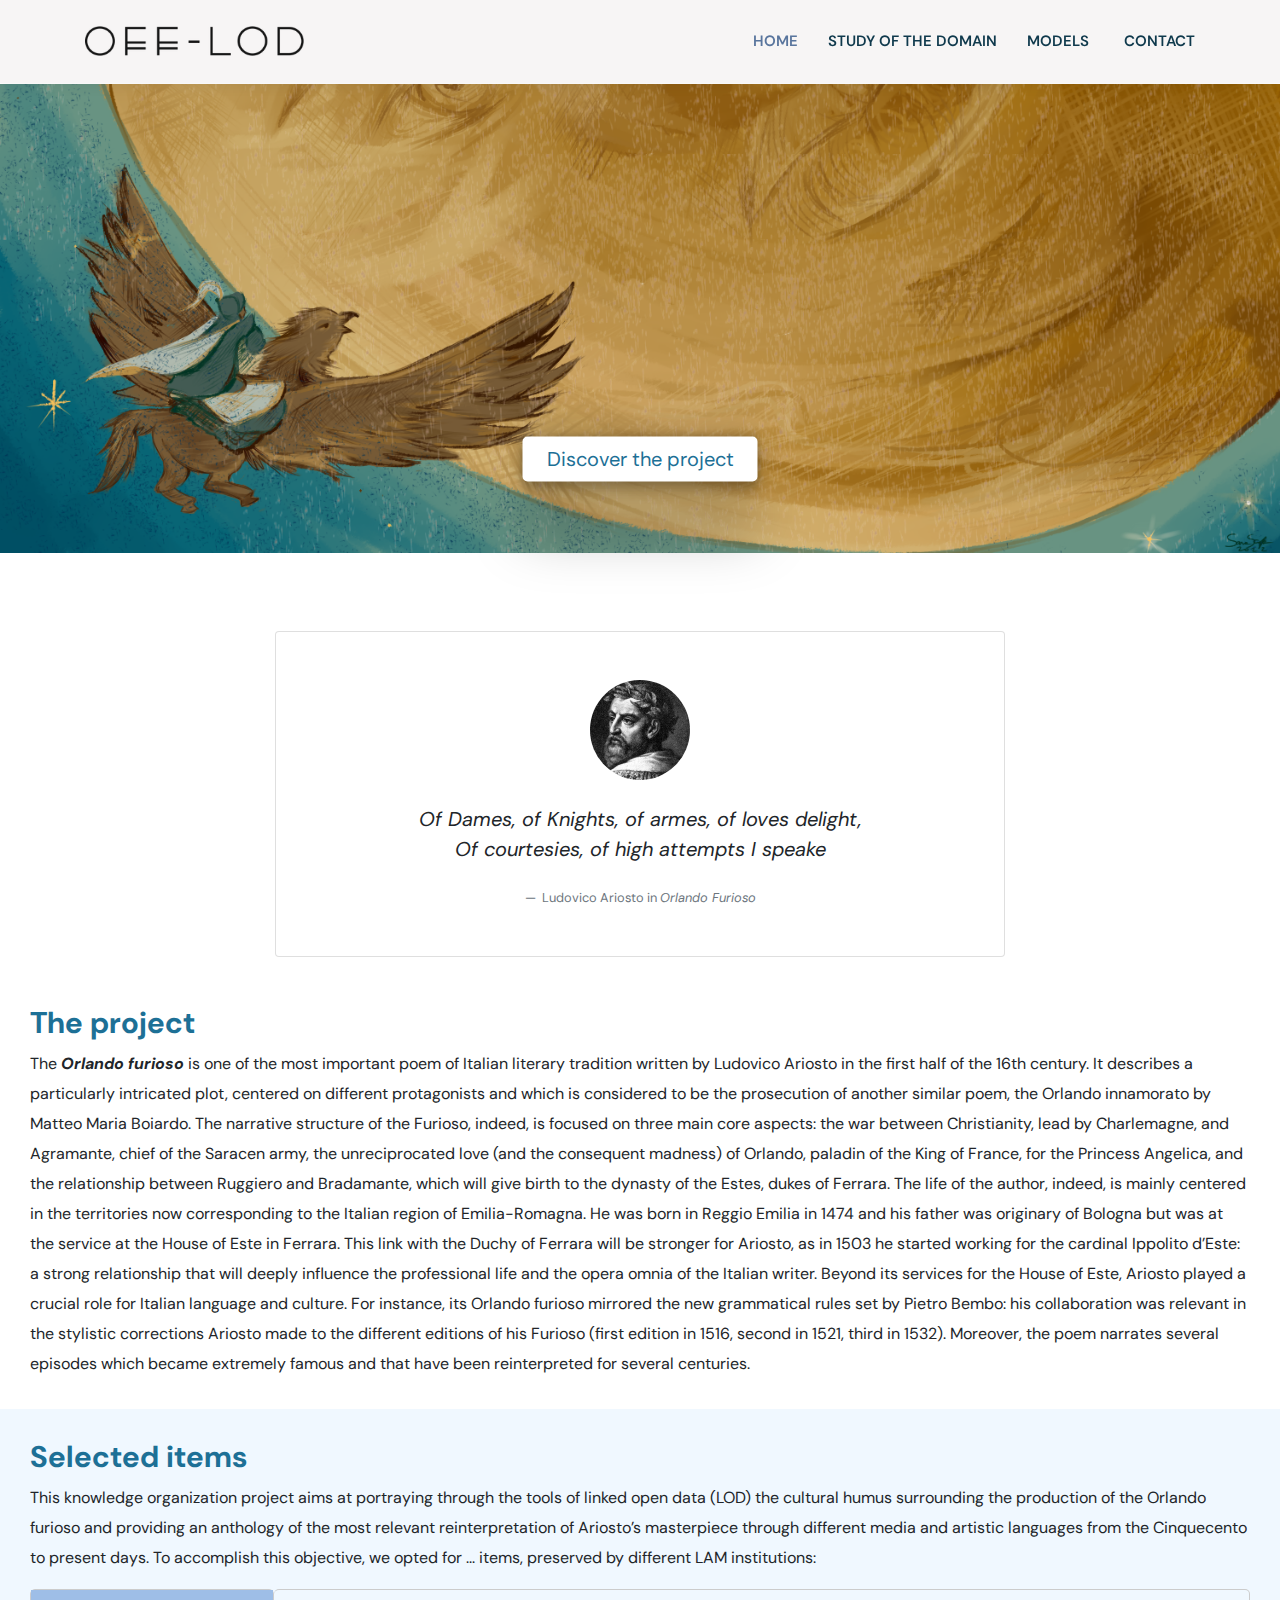
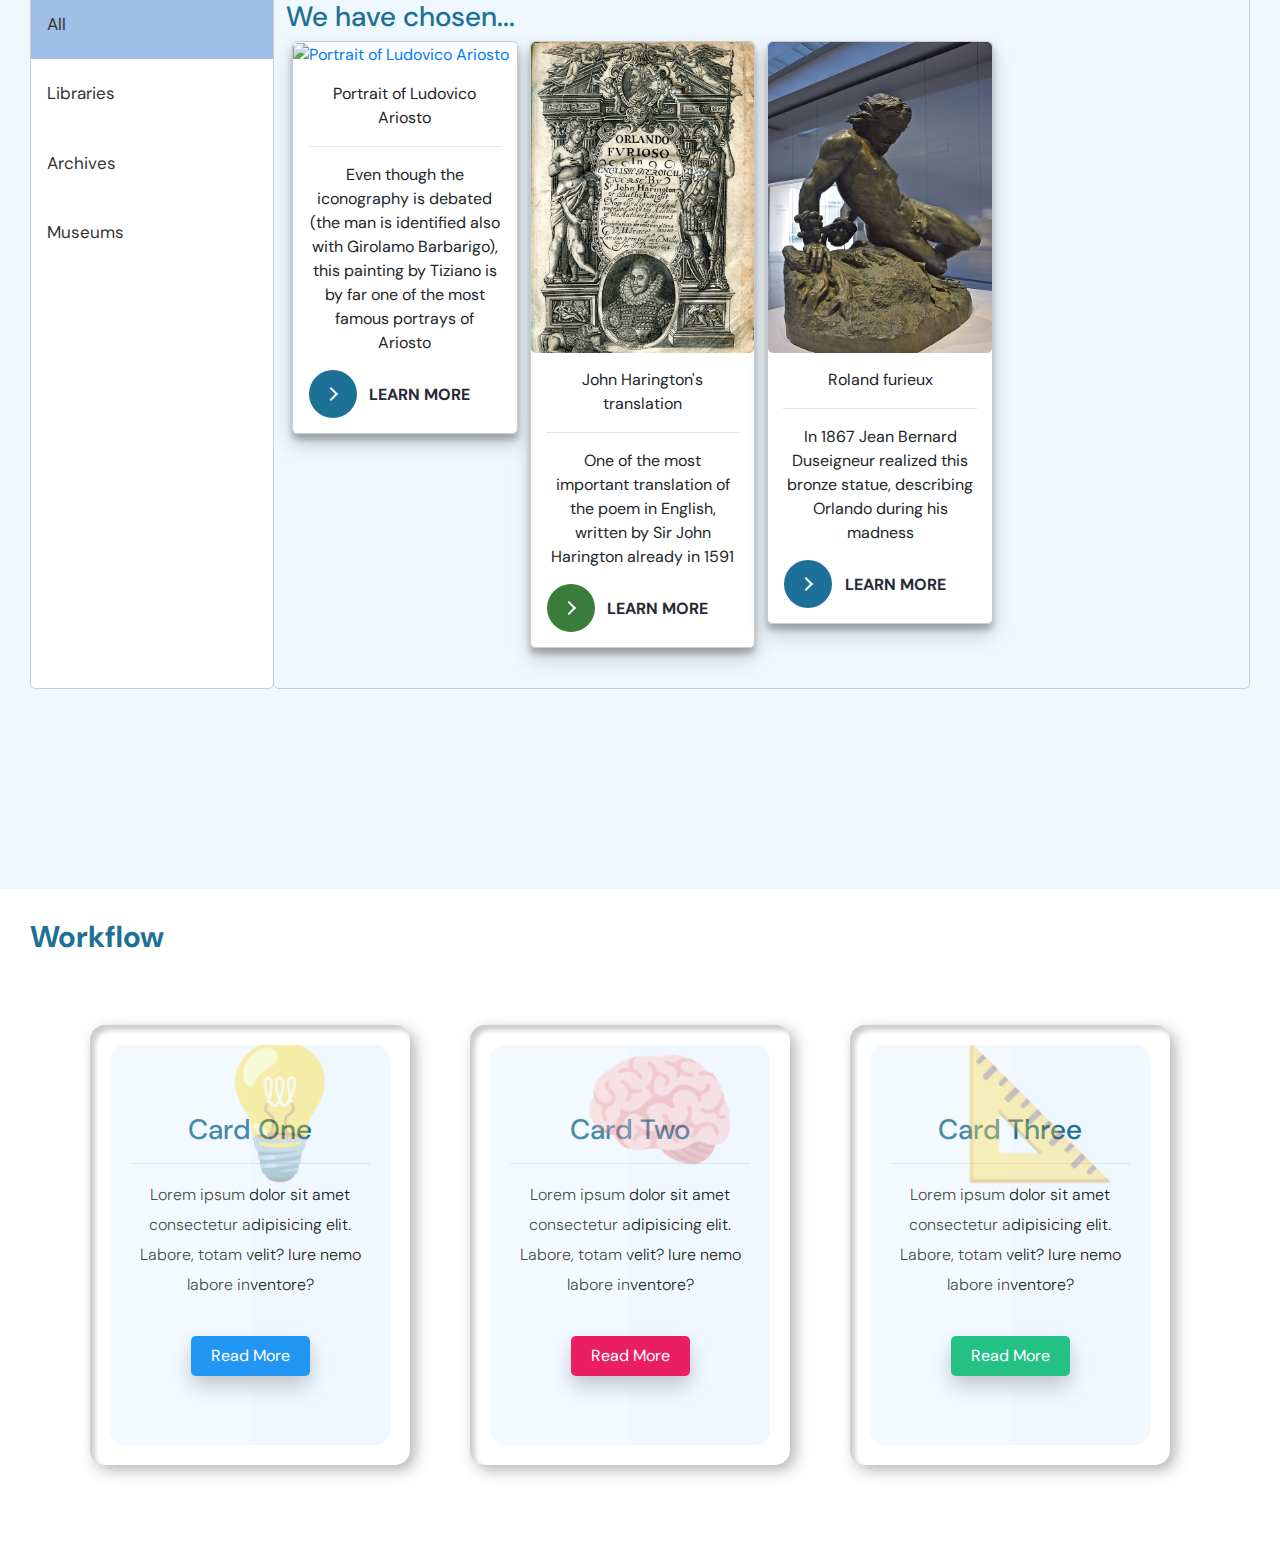
==== commit 5378da6a: "Add files via upload" ====
--- a/OFF-LOD/index.html
+++ b/OFF-LOD/index.html
@@ -7,6 +7,7 @@
         <link rel="stylesheet" href="https://maxcdn.bootstrapcdn.com/bootstrap/4.5.2/css/bootstrap.min.css">
         <link rel="stylesheet" href="css/cssfile.css"/>
         <link href='https://fonts.googleapis.com/css?family=DM Sans' rel='stylesheet'>
+        <script src="myscripts.js"></script>
     </head>
     <body>
         <header id="header" class="fixed-top">
@@ -198,7 +199,44 @@
 </script>
         </section>
         <section id="thirdsection">
-            <h2>D</h2>
+            <h2>Workflow</h2>
+            <div class="Workflow">
+                <div class="cartel">
+                  <div class="box">
+                    <div class="content">
+                      <h2>&#128161;</h2>
+                      <h3>Card One</h3>
+                      <hr class="hrline">
+                      <p>Lorem ipsum dolor sit amet consectetur adipisicing elit. Labore, totam velit? Iure nemo labore inventore?</p>
+                      <a href="#">Read More</a>
+                    </div>
+                  </div>
+                </div>
+              
+                <div class="cartel">
+                  <div class="box">
+                    <div class="content">
+                      <h2>&#129504;</h2>
+                      <h3>Card Two</h3>
+                      <hr class="hrline">
+                      <p>Lorem ipsum dolor sit amet consectetur adipisicing elit. Labore, totam velit? Iure nemo labore inventore?</p>
+                      <a href="#">Read More</a>
+                    </div>
+                  </div>
+                </div>
+        
+                <div class="cartel">
+                  <div class="box">
+                    <div class="content">
+                      <h2>&#128208;</h2>
+                      <h3>Card Three</h3>
+                      <hr class="hrline">
+                      <p>Lorem ipsum dolor sit amet consectetur adipisicing elit. Labore, totam velit? Iure nemo labore inventore?</p>
+                      <a href="#">Read More</a>
+                    </div>
+                  </div>
+                </div>
+              </div>
         </section>
 
 
--- a/OFF-LOD/css/cssfile.css
+++ b/OFF-LOD/css/cssfile.css
@@ -527,5 +527,119 @@
   color: #fff;
 }
 
-
-
+body .Workflow {
+  display: flex;
+  justify-content: center;
+  align-items: center;
+  flex-wrap: wrap;
+  max-width: 1200px;
+  margin: 40px 0;
+}
+
+body .Workflow .cartel {
+  position: relative;
+  min-width: 320px;
+  height: 440px;
+  box-shadow: inset 5px 5px 5px rgba(0, 0, 0, 0.2),
+    inset -5px -5px 15px rgba(255, 255, 255, 0.1),
+    5px 5px 15px rgba(0, 0, 0, 0.3), -5px -5px 15px rgba(255, 255, 255, 0.1);
+  border-radius: 15px;
+  margin: 30px;
+  transition: 0.5s;
+}
+
+body .Workflow .cartel:nth-child(1) .box .content a {
+  background: #2196f3;
+}
+
+body .Workflow .cartel:nth-child(2) .box .content a {
+  background: #e91e63;
+}
+
+body .Workflow .cartel:nth-child(3) .box .content a {
+  background: #23c186;
+}
+
+body .Workflow .cartel .box {
+  position: absolute; 
+  top: 20px;
+  left: 20px;
+  right: 20px;
+  bottom: 20px;
+  background: aliceblue;
+  border-radius: 15px;
+  display: flex;
+  justify-content: center;
+  align-items: center;
+  overflow: hidden;
+  transition: 0.5s;
+}
+
+body .Workflow .cartel .box:hover {
+  transform: translateY(-50px);
+}
+
+body .Workflow .cartel .box:before {
+  content: "";
+  position: absolute;
+  top: 0;
+  left: 0;
+  width: 50%;
+  height: 100%;
+  background: rgba(255, 255, 255, 0.185);
+}
+
+body .Workflow .cartel .box .content {
+  padding: 20px;
+  text-align: center;
+}
+
+body .Workflow .cartel .box .content h2 {
+  position: absolute;
+  top: -10px;
+  right: 30px;
+  font-size: 8rem;
+  color: rgba(255, 255, 255, 0.342);
+}
+
+body .Workflow .cartel.box .content h3 {
+  font-size: 1.8rem;
+  color: #fff;
+  z-index: 1;
+  transition: 0.5s;
+  margin-bottom: 15px;
+}
+
+body .Workflow .cartel .box .content p {
+  font-size: 1rem;
+  font-weight: 300;
+  color: rgba(0, 0, 0, 0.9);
+  z-index: 1;
+  transition: 0.5s;
+}
+
+body .Workflow .cartel .box .content a {
+  position: relative;
+  display: inline-block;
+  padding: 8px 20px;
+  background: black;
+  border-radius: 5px;
+  text-decoration: none;
+  color: white;
+  margin-top: 20px;
+  box-shadow: 0 10px 20px rgba(0, 0, 0, 0.2);
+  transition: 0.5s;
+}
+body .Workflow .cartel .box .content a:hover {
+  box-shadow: 0 10px 20px rgba(0, 0, 0, 0.6);
+  background: #fff;
+  color: #000;
+}
+
+h3 {
+  color: #1d7096;
+}
+
+.hrline {
+  background-color: rgba(255, 255, 255, 0.555);
+}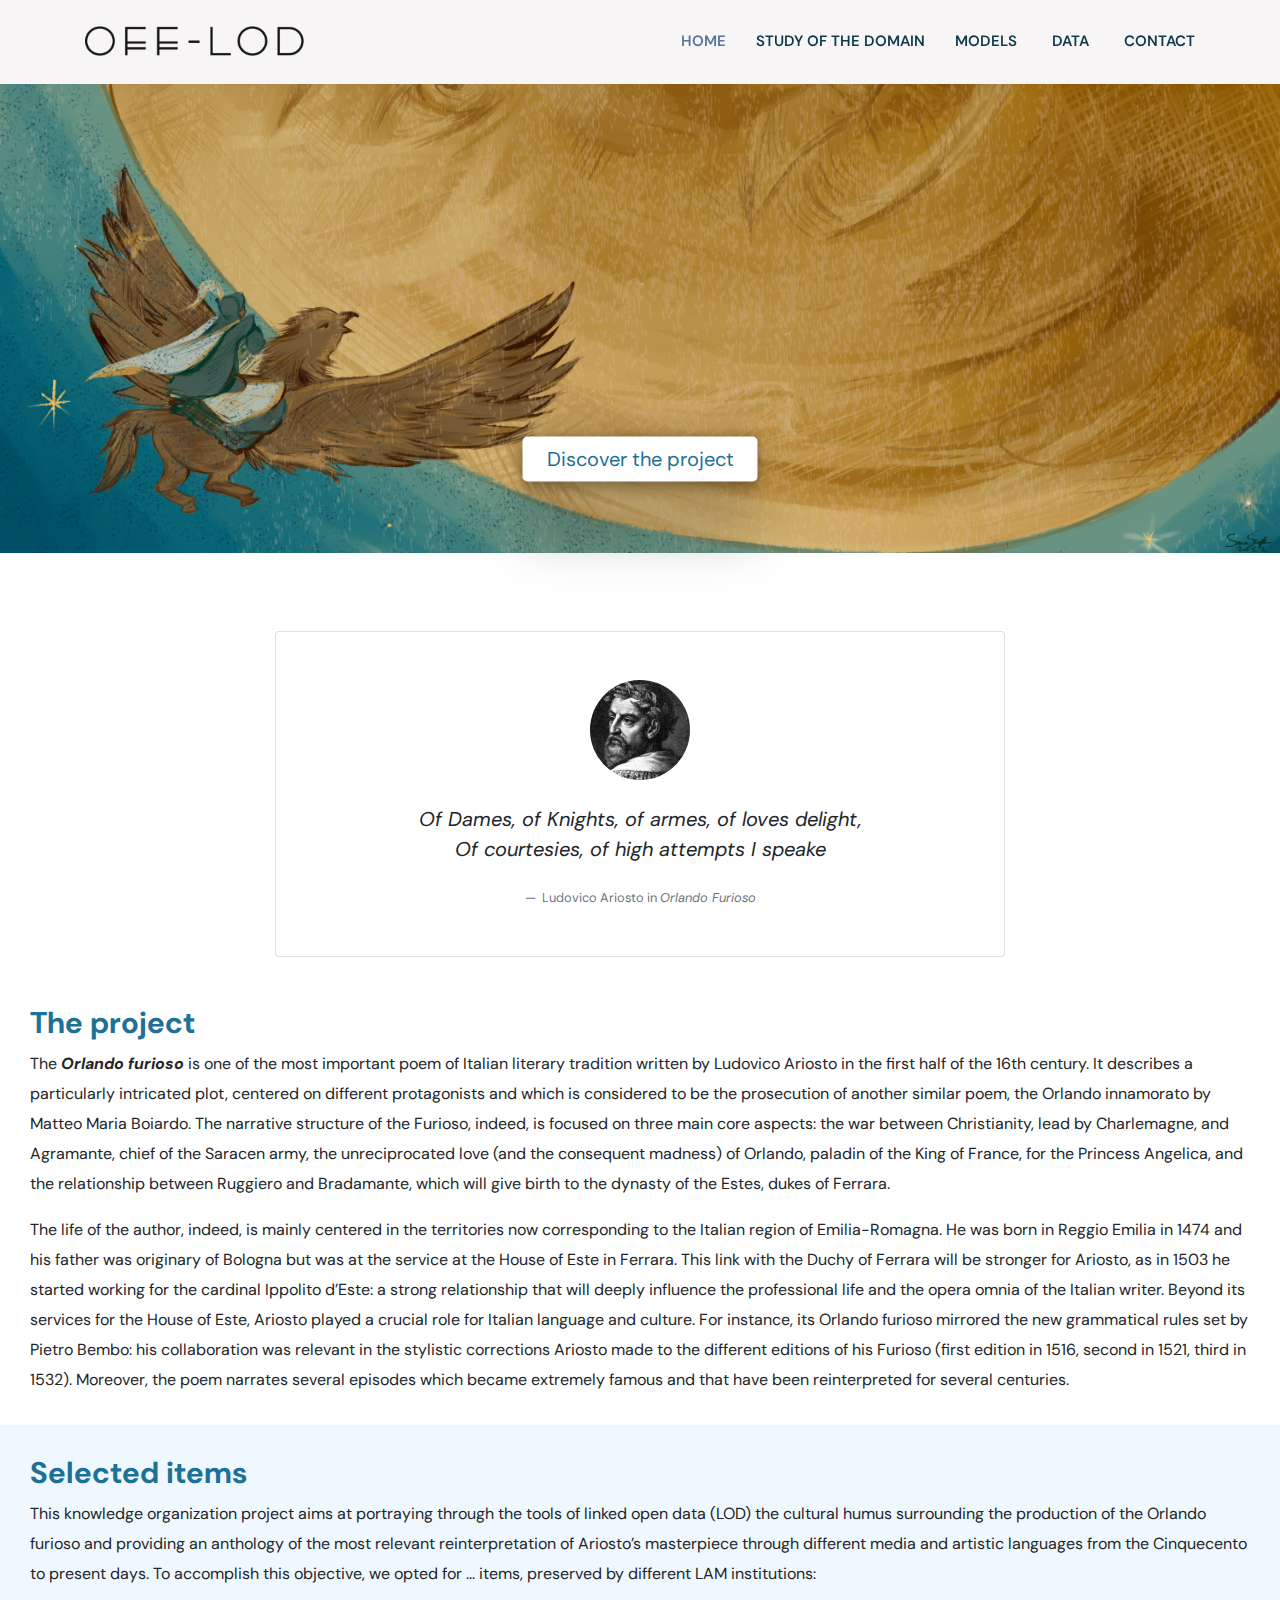
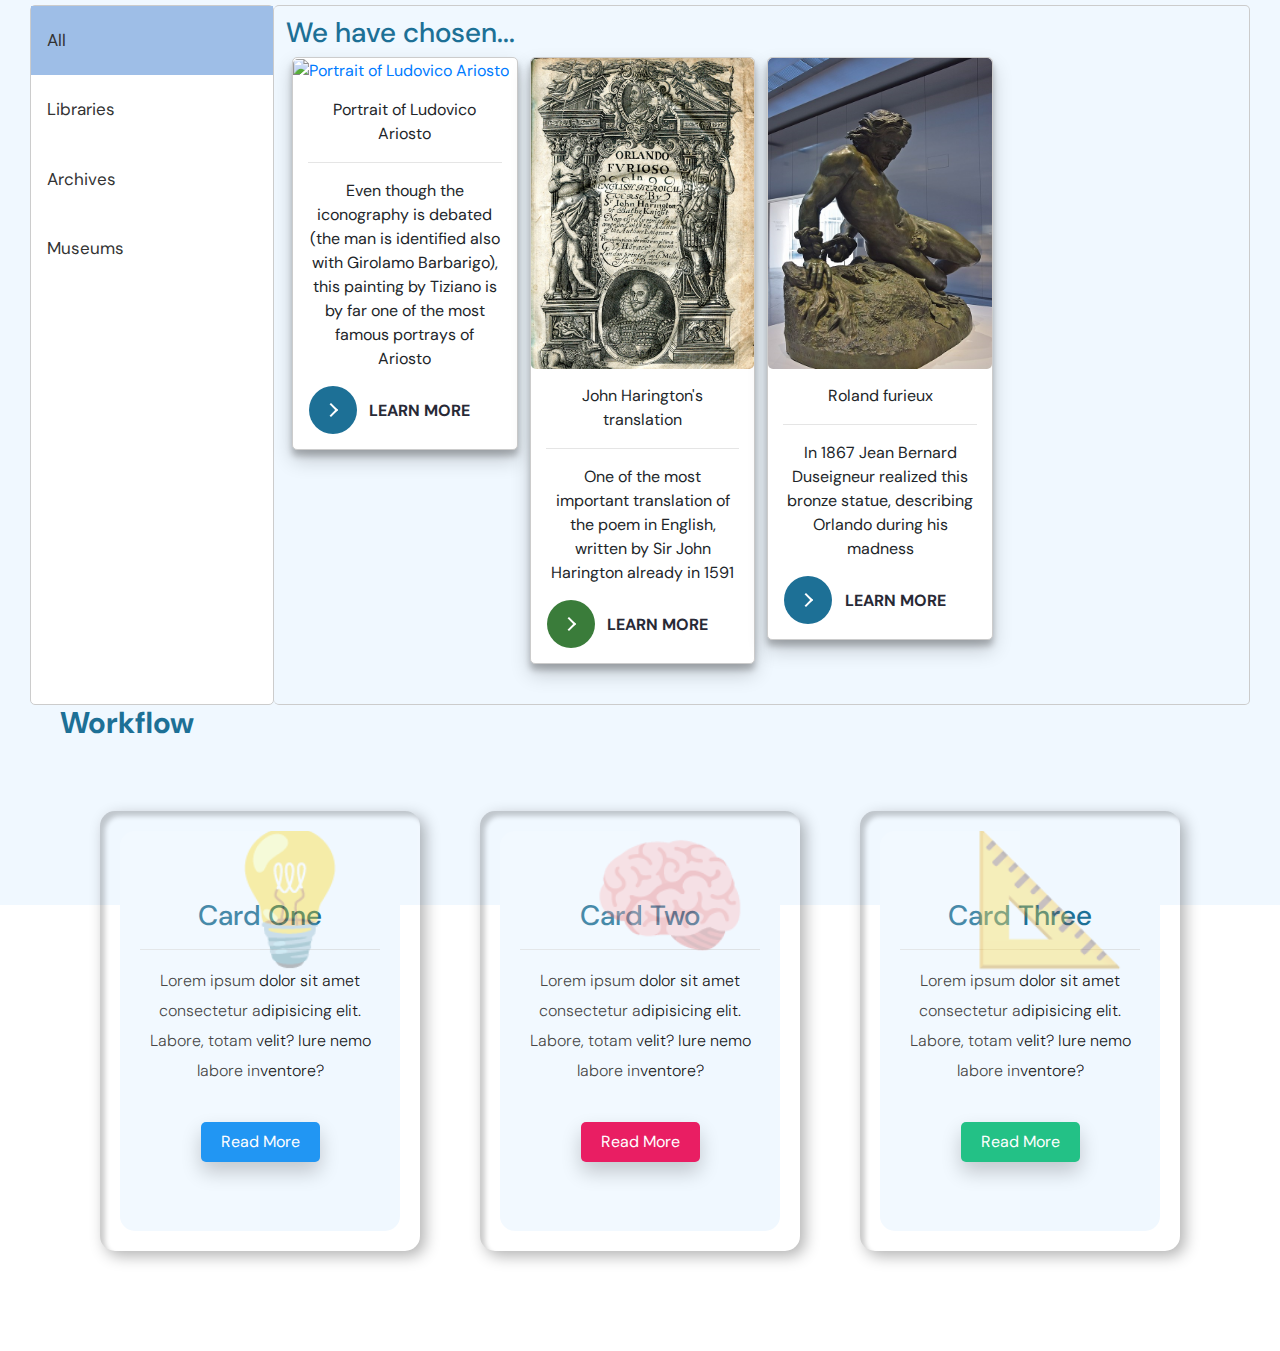
==== commit 671a17fb: "Add files via upload" ====
--- a/OFF-LOD/index.html
+++ b/OFF-LOD/index.html
@@ -7,7 +7,7 @@
         <link rel="stylesheet" href="https://maxcdn.bootstrapcdn.com/bootstrap/4.5.2/css/bootstrap.min.css">
         <link rel="stylesheet" href="css/cssfile.css"/>
         <link href='https://fonts.googleapis.com/css?family=DM Sans' rel='stylesheet'>
-        <script src="myscripts.js"></script>
+        <script type="text/javascript" src="myscript.js"></script>
     </head>
     <body>
         <header id="header" class="fixed-top">
@@ -34,6 +34,13 @@
                       <li><a href="#">Theoretical model</a></li>
                     </ul>
                   </li>
+                  <li class="dropdown"><a href="#"><span>Data</span> <i class="bi bi-chevron-down"></i></a>
+                    <ul>
+                      <li><a href="#">Data description</a></li>
+                      <li><a href="#">RDF production</a></li>
+                      <li><a href="#">RDF visualization</a></li>
+                    </ul>
+                  </li>
                   <li><a class="nav-link scrollto" href="#contact">Contact</a></li>
                 </ul>
                 <i class="bi bi-list mobile-nav-toggle"></i>
@@ -65,9 +72,9 @@
                           </div>
                           <figure class="text-center mb-0">
                             <blockquote class="blockquote mb-4">
-                              <p>
-                                <span class="font-italic">Of Dames, of Knights, of armes, of loves delight,<br/>
-                                    Of courtesies, of high attempts I speake</span>
+                              <p class="centertext"><em>
+                                Of Dames, of Knights, of armes, of loves delight,<br/>
+                                    Of courtesies, of high attempts I speake</em>
                               </p>
                             </blockquote>
                             <figcaption class="blockquote-footer mb-0">
@@ -86,11 +93,11 @@
             
                 <p>The <b><em>Orlando furioso</em></b> is one of the most important poem of Italian literary tradition  written by Ludovico Ariosto in the first half of the 16th century. It describes a particularly intricated plot, centered on different protagonists and which is considered to be the prosecution of another similar poem, the Orlando innamorato by Matteo Maria Boiardo. The narrative structure of the Furioso, indeed, is focused on three main core aspects: the war between Christianity, lead by Charlemagne, and Agramante, chief of the Saracen army, the unreciprocated love (and the consequent madness) of Orlando, paladin of the King of France, for the Princess Angelica, and the relationship between Ruggiero and Bradamante, which will give birth to the dynasty of the Estes, dukes of Ferrara. 
 
-                    The life of the author, indeed, is mainly centered in the territories now corresponding to the Italian region of Emilia-Romagna. He was born in Reggio Emilia in 1474 and his father was originary of Bologna but was at the service at the House of Este in Ferrara. This link with the Duchy of Ferrara will be stronger for Ariosto, as in 1503 he started working for the cardinal Ippolito d’Este: a strong relationship that will deeply influence the professional life and the opera omnia of the Italian writer. Beyond its services for the House of Este, Ariosto played a crucial role for Italian language and culture. For instance, its Orlando furioso mirrored the new grammatical rules set by Pietro Bembo: his collaboration was relevant in the stylistic corrections Ariosto made to the different editions of his Furioso (first edition in 1516, second in 1521, third in 1532). Moreover, the poem narrates several episodes which became extremely famous and that have been reinterpreted for several centuries.
-                    
-                  </p>
-        </div>
-        <section id="itemssection">
+                   </p><p> The life of the author, indeed, is mainly centered in the territories now corresponding to the Italian region of Emilia-Romagna. He was born in Reggio Emilia in 1474 and his father was originary of Bologna but was at the service at the House of Este in Ferrara. This link with the Duchy of Ferrara will be stronger for Ariosto, as in 1503 he started working for the cardinal Ippolito d’Este: a strong relationship that will deeply influence the professional life and the opera omnia of the Italian writer. Beyond its services for the House of Este, Ariosto played a crucial role for Italian language and culture. For instance, its Orlando furioso mirrored the new grammatical rules set by Pietro Bembo: his collaboration was relevant in the stylistic corrections Ariosto made to the different editions of his Furioso (first edition in 1516, second in 1521, third in 1532). Moreover, the poem narrates several episodes which became extremely famous and that have been reinterpreted for several centuries.
+                    </p>
+                  
+        </div>
+        <div id="itemssection">
             <h2>Selected items</h2>
             <p>This knowledge organization project aims at portraying through the tools of linked open data (LOD) the cultural humus surrounding the production of the Orlando furioso and providing an anthology of the most relevant reinterpretation of Ariosto’s masterpiece through different media and artistic languages from the Cinquecento to present days. To accomplish this objective, we opted for ... items, preserved by different LAM institutions:</p>
             <div class="tab">
@@ -109,13 +116,15 @@
             <img src="images/portrait.jpg" alt="Portrait of Ludovico Ariosto" width="600" height="400">
         </a>
         <div class="desc">Portrait of Ludovico Ariosto<hr/>Even though the iconography is debated (the man is identified also with Girolamo Barbarigo), this painting by Tiziano is by far one of the most famous portrays of Ariosto
-            <button class="learn-more">
+          <div class="btncontainer">
+          <button class="learn-more">
               <span class="circle" aria-hidden="true">
                 <span class="icon arrow"></span>
               </span>
               <span class="button-text items-mus">Learn More</span>
             </button>
           </div>
+        </div>  
 
         
       
@@ -132,12 +141,14 @@
                     <img src="images/Furioso1634.jpg" alt="John Harington's translation of the Orlando Furioso" width="600" height="400">
                 </a>
                 <div class="desc">John Harington's translation<hr/>One of the most important translation of the poem in English, written by Sir John Harington already in 1591
+                  <div class="btncontainer">
                   <button class="learn-more items-lib">
                     <span class="circle" aria-hidden="true">
                       <span class="icon arrow"></span>
                     </span>
                     <span class="button-text">Learn More</span>
                   </button>
+                  </div>
                 </div>
             </div>
         </div>
@@ -148,12 +159,14 @@
               <img src="images/roland.jpg" alt="Roland furieux" width="600" height="400">
                 </a>
                   <div class="desc">Roland furieux<hr/>In 1867 Jean Bernard Duseigneur realized this bronze statue, describing Orlando during his madness
+                    <div class="btncontainer">
                     <button class="learn-more items-mus">
                       <span class="circle" aria-hidden="true">
                         <span class="icon arrow"></span>
                         </span>
                       <span class="button-text">Learn More</span>
                     </button>
+                    </div>
                   </div>
                 </div>
     </div>
@@ -207,7 +220,7 @@
                       <h2>&#128161;</h2>
                       <h3>Card One</h3>
                       <hr class="hrline">
-                      <p>Lorem ipsum dolor sit amet consectetur adipisicing elit. Labore, totam velit? Iure nemo labore inventore?</p>
+                      <p class="centertext">Lorem ipsum dolor sit amet consectetur adipisicing elit. Labore, totam velit? Iure nemo labore inventore?</p>
                       <a href="#">Read More</a>
                     </div>
                   </div>
@@ -219,7 +232,7 @@
                       <h2>&#129504;</h2>
                       <h3>Card Two</h3>
                       <hr class="hrline">
-                      <p>Lorem ipsum dolor sit amet consectetur adipisicing elit. Labore, totam velit? Iure nemo labore inventore?</p>
+                      <p class="centertext">Lorem ipsum dolor sit amet consectetur adipisicing elit. Labore, totam velit? Iure nemo labore inventore?</p>
                       <a href="#">Read More</a>
                     </div>
                   </div>
@@ -227,18 +240,18 @@
         
                 <div class="cartel">
                   <div class="box">
+                    
                     <div class="content">
                       <h2>&#128208;</h2>
                       <h3>Card Three</h3>
                       <hr class="hrline">
-                      <p>Lorem ipsum dolor sit amet consectetur adipisicing elit. Labore, totam velit? Iure nemo labore inventore?</p>
+                      <p class="centertext">Lorem ipsum dolor sit amet consectetur adipisicing elit. Labore, totam velit? Iure nemo labore inventore?</p>
                       <a href="#">Read More</a>
                     </div>
                   </div>
                 </div>
+                
               </div>
         </section>
-
-
     </body>
 </html>
--- a/OFF-LOD/css/cssfile.css
+++ b/OFF-LOD/css/cssfile.css
@@ -638,8 +638,9 @@
 
 h3 {
   color: #1d7096;
+  z-index: 100;
 }
 
 .hrline {
   background-color: rgba(255, 255, 255, 0.555);
-}+}
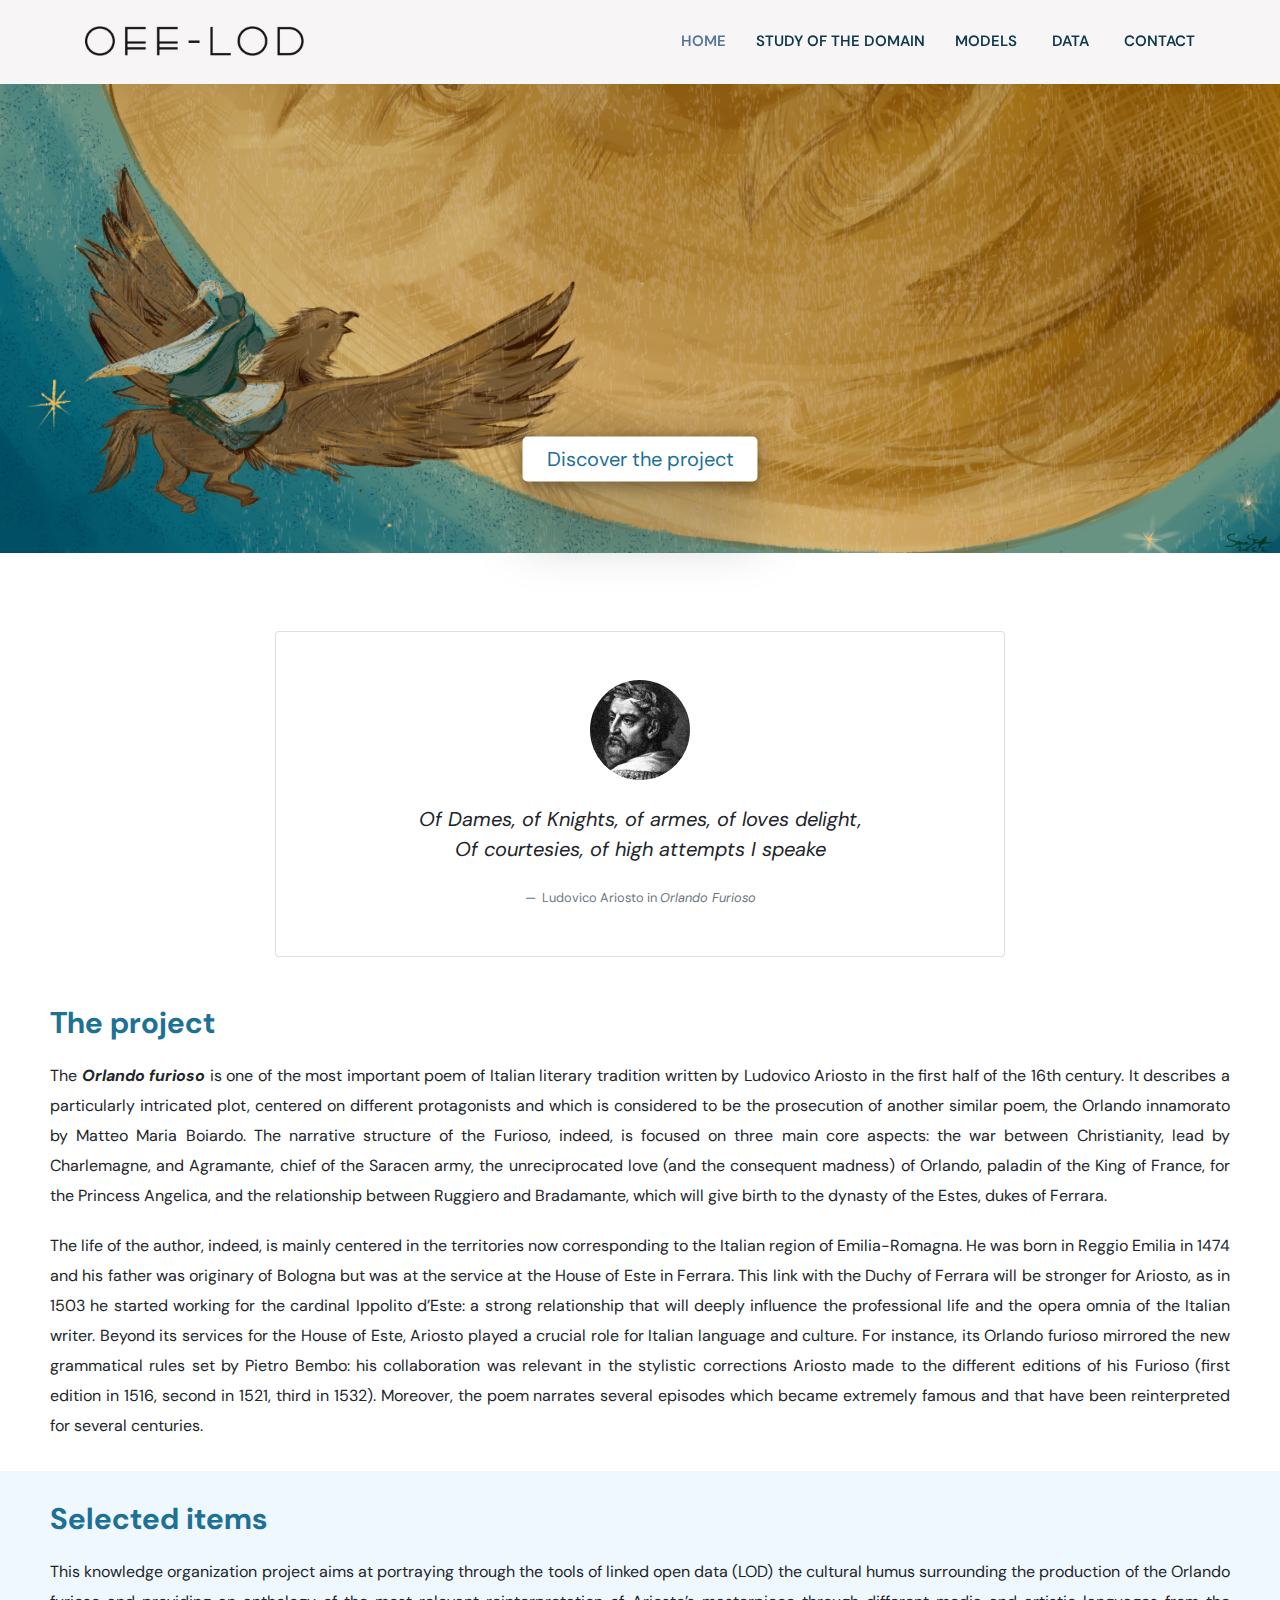
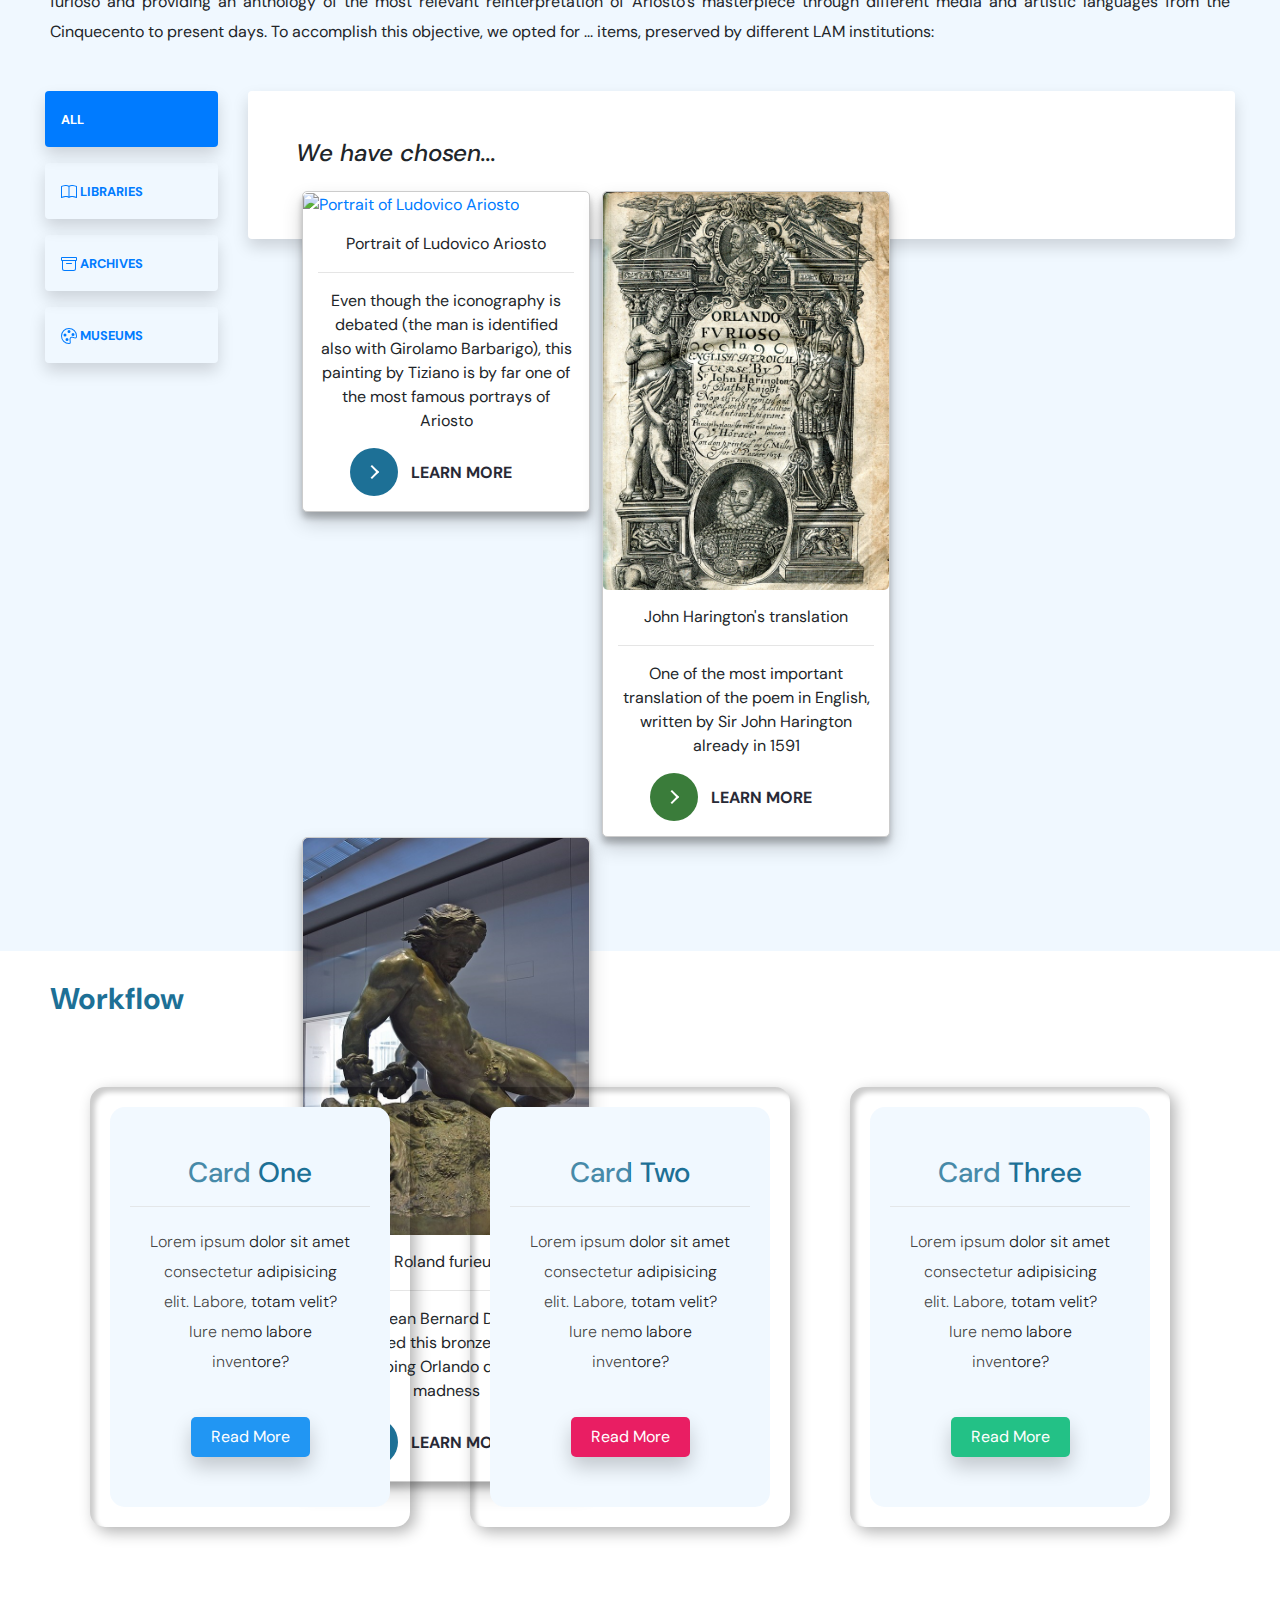
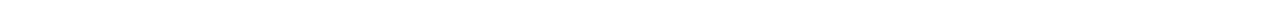
==== commit 13e343b0: "Add files via upload" ====
--- a/OFF-LOD/index.html
+++ b/OFF-LOD/index.html
@@ -98,126 +98,123 @@
                   
         </div>
         <div id="itemssection">
-            <h2>Selected items</h2>
+
+          <h2>Selected items</h2>
             <p>This knowledge organization project aims at portraying through the tools of linked open data (LOD) the cultural humus surrounding the production of the Orlando furioso and providing an anthology of the most relevant reinterpretation of Ariosto’s masterpiece through different media and artistic languages from the Cinquecento to present days. To accomplish this objective, we opted for ... items, preserved by different LAM institutions:</p>
-            <div class="tab">
-                <button class="tablinks" onclick="openSch(event, 'All')" id="defaultOpen">All</button>
-                <button class="tablinks" onclick="openSch(event, 'Libraries')">Libraries</button>
-                <button class="tablinks" onclick="openSch(event, 'Archives')">Archives</button>
-                <button class="tablinks" onclick="openSch(event, 'Museums')">Museums</button>
-            </div>
-        
-        <div id="All" class="tabcontent">
-            <h3>We have chosen... </h3>
-            
-<div class="responsive">
-    <div class="gallery">
-        <a target="_blank" href="images/portrait.jpg">
-            <img src="images/portrait.jpg" alt="Portrait of Ludovico Ariosto" width="600" height="400">
-        </a>
-        <div class="desc">Portrait of Ludovico Ariosto<hr/>Even though the iconography is debated (the man is identified also with Girolamo Barbarigo), this painting by Tiziano is by far one of the most famous portrays of Ariosto
-          <div class="btncontainer">
-          <button class="learn-more">
-              <span class="circle" aria-hidden="true">
-                <span class="icon arrow"></span>
-              </span>
-              <span class="button-text items-mus">Learn More</span>
-            </button>
-          </div>
-        </div>  
 
-        
-      
-
-      </div>
-
-    </div>
-
-        
-
-        <div class="responsive">
-            <div class="gallery" id="item2"> 
-                <a target="_blank" href="images/Furioso1634.jpg">
-                    <img src="images/Furioso1634.jpg" alt="John Harington's translation of the Orlando Furioso" width="600" height="400">
-                </a>
-                <div class="desc">John Harington's translation<hr/>One of the most important translation of the poem in English, written by Sir John Harington already in 1591
-                  <div class="btncontainer">
-                  <button class="learn-more items-lib">
-                    <span class="circle" aria-hidden="true">
-                      <span class="icon arrow"></span>
-                    </span>
-                    <span class="button-text">Learn More</span>
-                  </button>
-                  </div>
-                </div>
-            </div>
-        </div>
-  
-        <div class="responsive">
-          <div class="gallery">
-            <a target="_blank" href="images/roland.jpg">
-              <img src="images/roland.jpg" alt="Roland furieux" width="600" height="400">
-                </a>
-                  <div class="desc">Roland furieux<hr/>In 1867 Jean Bernard Duseigneur realized this bronze statue, describing Orlando during his madness
-                    <div class="btncontainer">
-                    <button class="learn-more items-mus">
-                      <span class="circle" aria-hidden="true">
-                        <span class="icon arrow"></span>
-                        </span>
-                      <span class="button-text">Learn More</span>
-                    </button>
-                    </div>
-                  </div>
-                </div>
-    </div>
-        
-
-<div class="clearfix"></div>
-</div>
-
-        <div id="Libraries" class="tabcontent">
-        <h3>London</h3>
-        <p>London is the capital city of England.</p>
-        </div>
-
-        <div id="Archives" class="tabcontent">
-        <h3>Paris</h3>
-        <p>Paris is the capital of France.</p> 
-        </div>
-
-        <div id="Museums" class="tabcontent">
-        <h3>Tokyo</h3>
-        <p>Tokyo is the capital of Japan.</p>
-        </div>
-
-    
-
-<script>
-function openSch(evt, cityName) {
-  var i, tabcontent, tablinks;
-  tabcontent = document.getElementsByClassName("tabcontent");
-  for (i = 0; i < tabcontent.length; i++) {
-    tabcontent[i].style.display = "none";
-  }
-  tablinks = document.getElementsByClassName("tablinks");
-  for (i = 0; i < tablinks.length; i++) {
-    tablinks[i].className = tablinks[i].className.replace(" active", "");
-  }
-  document.getElementById(cityName).style.display = "block";
-  evt.currentTarget.className += " active";
-}
-
-// Get the element with id="defaultOpen" and click on it
-document.getElementById("defaultOpen").click();
-</script>
-        </section>
+            <div class="container-fluid py-4">
+        
+        
+                <div class="row">
+                    <div class="col-xl-2">
+                        <!-- Tabs nav -->
+                        <div class="nav flex-column nav-pills nav-pills-custom" id="v-pills-tab" role="tablist" aria-orientation="vertical">
+                            <a class="nav-link mb-3 p-3 shadow active" id="v-pills-home-tab" data-toggle="pill" href="#v-pills-home" role="tab" aria-controls="v-pills-home" aria-selected="true">
+                                <span class="font-weight-bold small text-uppercase">All</span></a>
+                            <a class="nav-link mb-3 p-3 shadow" id="v-pills-settings-tab" data-toggle="pill" href="#v-pills-settings" role="tab" aria-controls="v-pills-settings" aria-selected="false">
+                                <span class="font-weight-bold small text-uppercase"><svg xmlns="http://www.w3.org/2000/svg" width="16" height="16" fill="currentColor" class="bi bi-book" viewBox="0 0 16 16">
+                                  <path d="M1 2.828c.885-.37 2.154-.769 3.388-.893 1.33-.134 2.458.063 3.112.752v9.746c-.935-.53-2.12-.603-3.213-.493-1.18.12-2.37.461-3.287.811V2.828zm7.5-.141c.654-.689 1.782-.886 3.112-.752 1.234.124 2.503.523 3.388.893v9.923c-.918-.35-2.107-.692-3.287-.81-1.094-.111-2.278-.039-3.213.492V2.687zM8 1.783C7.015.936 5.587.81 4.287.94c-1.514.153-3.042.672-3.994 1.105A.5.5 0 0 0 0 2.5v11a.5.5 0 0 0 .707.455c.882-.4 2.303-.881 3.68-1.02 1.409-.142 2.59.087 3.223.877a.5.5 0 0 0 .78 0c.633-.79 1.814-1.019 3.222-.877 1.378.139 2.8.62 3.681 1.02A.5.5 0 0 0 16 13.5v-11a.5.5 0 0 0-.293-.455c-.952-.433-2.48-.952-3.994-1.105C10.413.809 8.985.936 8 1.783z"/>
+                                </svg>  Libraries</span></a>
+                            <a class="nav-link mb-3 p-3 shadow" id="v-pills-settings-tab" data-toggle="pill" href="#v-pills-settings" role="tab" aria-controls="v-pills-settings" aria-selected="false">
+                                <span class="font-weight-bold small text-uppercase"><svg xmlns="http://www.w3.org/2000/svg" width="16" height="16" fill="currentColor" class="bi bi-archive" viewBox="0 0 16 16">
+                                  <path d="M0 2a1 1 0 0 1 1-1h14a1 1 0 0 1 1 1v2a1 1 0 0 1-1 1v7.5a2.5 2.5 0 0 1-2.5 2.5h-9A2.5 2.5 0 0 1 1 12.5V5a1 1 0 0 1-1-1V2zm2 3v7.5A1.5 1.5 0 0 0 3.5 14h9a1.5 1.5 0 0 0 1.5-1.5V5H2zm13-3H1v2h14V2zM5 7.5a.5.5 0 0 1 .5-.5h5a.5.5 0 0 1 0 1h-5a.5.5 0 0 1-.5-.5z"/>
+                                </svg>  Archives</span></a>
+                            <a class="nav-link mb-3 p-3 shadow" id="v-pills-settings-tab" data-toggle="pill" href="#v-pills-settings" role="tab" aria-controls="v-pills-settings" aria-selected="false">
+                                <span class="font-weight-bold small text-uppercase"><svg xmlns="http://www.w3.org/2000/svg" width="16" height="16" fill="currentColor" class="bi bi-palette" viewBox="0 0 16 16">
+                                  <path d="M8 5a1.5 1.5 0 1 0 0-3 1.5 1.5 0 0 0 0 3zm4 3a1.5 1.5 0 1 0 0-3 1.5 1.5 0 0 0 0 3zM5.5 7a1.5 1.5 0 1 1-3 0 1.5 1.5 0 0 1 3 0zm.5 6a1.5 1.5 0 1 0 0-3 1.5 1.5 0 0 0 0 3z"/>
+                                  <path d="M16 8c0 3.15-1.866 2.585-3.567 2.07C11.42 9.763 10.465 9.473 10 10c-.603.683-.475 1.819-.351 2.92C9.826 14.495 9.996 16 8 16a8 8 0 1 1 8-8zm-8 7c.611 0 .654-.171.655-.176.078-.146.124-.464.07-1.119-.014-.168-.037-.37-.061-.591-.052-.464-.112-1.005-.118-1.462-.01-.707.083-1.61.704-2.314.369-.417.845-.578 1.272-.618.404-.038.812.026 1.16.104.343.077.702.186 1.025.284l.028.008c.346.105.658.199.953.266.653.148.904.083.991.024C14.717 9.38 15 9.161 15 8a7 7 0 1 0-7 7z"/>
+                                </svg>  Museums</span></a>
+                            </div>
+                    </div>
+                    <div class="col-xl-10">
+                        <!-- Tabs content -->
+                      <div class="tab-content" id="v-pills-tabContent">
+                        <div class="tab-pane fade shadow rounded bg-white show active p-5" id="v-pills-home" role="tabpanel" aria-labelledby="v-pills-home-tab">
+                          <h4 class="font-italic mb-4">We have chosen...</h4>
+                        <div>
+                                  
+                      <div class="responsive">
+                        <div class="gallery">
+                          <a target="_blank" href="images/portrait.jpg">
+                            <img src="images/portrait.jpg" alt="Portrait of Ludovico Ariosto" width="600" height="400">
+                          </a>
+                          <div class="desc">Portrait of Ludovico Ariosto<hr/>Even though the iconography is debated (the man is identified also with Girolamo Barbarigo), this painting by Tiziano is by far one of the most famous portrays of Ariosto
+                            <div class="btncontainer">
+                              <button class="learn-more">
+                                <span class="circle" aria-hidden="true">
+                                  <span class="icon arrow"></span>
+                                </span>
+                                <span class="button-text items-mus">Learn More</span>
+                              </button>
+                            </div>
+                          </div>  
+                        </div>
+                      </div>
+                      
+                              
+                      
+                              <div class="responsive">
+                                  <div class="gallery" id="item2"> 
+                                      <a target="_blank" href="images/Furioso1634.jpg">
+                                          <img src="images/Furioso1634.jpg" alt="John Harington's translation of the Orlando Furioso" width="600" height="400">
+                                      </a>
+                                      <div class="desc">John Harington's translation<hr/>One of the most important translation of the poem in English, written by Sir John Harington already in 1591
+                                        <div class="btncontainer">
+                                        <button class="learn-more items-lib">
+                                          <span class="circle" aria-hidden="true">
+                                            <span class="icon arrow"></span>
+                                          </span>
+                                          <span class="button-text">Learn More</span>
+                                        </button>
+                                        </div>
+                                      </div>
+                                  </div>
+                              </div>
+                        
+                              <div class="responsive">
+                                <div class="gallery">
+                                  <a target="_blank" href="images/roland.jpg">
+                                    <img src="images/roland.jpg" alt="Roland furieux" width="600" height="400">
+                                      </a>
+                                        <div class="desc">Roland furieux<hr/>In 1867 Jean Bernard Duseigneur realized this bronze statue, describing Orlando during his madness
+                                          <div class="btncontainer">
+                                          <button class="learn-more items-mus">
+                                            <span class="circle" aria-hidden="true">
+                                              <span class="icon arrow"></span>
+                                              </span>
+                                            <span class="button-text">Learn More</span>
+                                          </button>
+                                          </div>
+                                        </div>
+                                      </div>
+                                    </div>    
+                                </div>
+                          </div>
+                            
+                            <div class="tab-pane fade shadow rounded bg-white p-5" id="v-pills-settings" role="tabpanel" aria-labelledby="v-pills-settings-tab">
+                                <h4 class="font-italic mb-4">Libraries</h4>
+                                <p class="font-italic text-muted mb-2">Lorem ipsum dolor sit amet, consectetur adipisicing elit, sed do eiusmod tempor incididunt ut labore et dolore magna aliqua. Ut enim ad minim veniam, quis nostrud exercitation ullamco laboris nisi ut aliquip ex ea commodo consequat. Duis aute irure dolor in reprehenderit in voluptate velit esse cillum dolore eu fugiat nulla pariatur. Excepteur sint occaecat cupidatat non proident, sunt in culpa qui officia deserunt mollit anim id est laborum.</p>
+                            </div>
+                            <div class="tab-pane fade shadow rounded bg-white p-5" id="v-pills-settings" role="tabpanel" aria-labelledby="v-pills-settings-tab">
+                              <h4 class="font-italic mb-4">Archives</h4>
+                              <p class="font-italic text-muted mb-2">Lorem ipsum dolor sit amet, consectetur adipisicing elit, sed do eiusmod tempor incididunt ut labore et dolore magna aliqua. Ut enim ad minim veniam, quis nostrud exercitation ullamco laboris nisi ut aliquip ex ea commodo consequat. Duis aute irure dolor in reprehenderit in voluptate velit esse cillum dolore eu fugiat nulla pariatur. Excepteur sint occaecat cupidatat non proident, sunt in culpa qui officia deserunt mollit anim id est laborum.</p>
+                          </div>
+                          <div class="tab-pane fade shadow rounded bg-white p-5" id="v-pills-settings" role="tabpanel" aria-labelledby="v-pills-settings-tab">
+                            <h4 class="font-italic mb-4">Museums</h4>
+                            <p class="font-italic text-muted mb-2">Lorem ipsum dolor sit amet, consectetur adipisicing elit, sed do eiusmod tempor incididunt ut labore et dolore magna aliqua. Ut enim ad minim veniam, quis nostrud exercitation ullamco laboris nisi ut aliquip ex ea commodo consequat. Duis aute irure dolor in reprehenderit in voluptate velit esse cillum dolore eu fugiat nulla pariatur. Excepteur sint occaecat cupidatat non proident, sunt in culpa qui officia deserunt mollit anim id est laborum.</p>
+                          </div>
+                    </div>
+                </div>
+            </div>
+            </div>
+        </div>      
+        
         <section id="thirdsection">
             <h2>Workflow</h2>
             <div class="Workflow">
                 <div class="cartel">
                   <div class="box">
                     <div class="content">
-                      <h2>&#128161;</h2>
                       <h3>Card One</h3>
                       <hr class="hrline">
                       <p class="centertext">Lorem ipsum dolor sit amet consectetur adipisicing elit. Labore, totam velit? Iure nemo labore inventore?</p>
@@ -229,7 +226,6 @@
                 <div class="cartel">
                   <div class="box">
                     <div class="content">
-                      <h2>&#129504;</h2>
                       <h3>Card Two</h3>
                       <hr class="hrline">
                       <p class="centertext">Lorem ipsum dolor sit amet consectetur adipisicing elit. Labore, totam velit? Iure nemo labore inventore?</p>
@@ -242,7 +238,6 @@
                   <div class="box">
                     
                     <div class="content">
-                      <h2>&#128208;</h2>
                       <h3>Card Three</h3>
                       <hr class="hrline">
                       <p class="centertext">Lorem ipsum dolor sit amet consectetur adipisicing elit. Labore, totam velit? Iure nemo labore inventore?</p>
@@ -253,5 +248,7 @@
                 
               </div>
         </section>
+        <script src='https://code.jquery.com/jquery-3.3.1.slim.min.js'></script>
+        <script src='https://cdnjs.cloudflare.com/ajax/libs/twitter-bootstrap/4.3.1/js/bootstrap.bundle.min.js'></script>
     </body>
 </html>
--- a/OFF-LOD/css/cssfile.css
+++ b/OFF-LOD/css/cssfile.css
@@ -193,7 +193,9 @@
 }
 
 p {
-line-height: 30px
+line-height: 30px;
+margin: 20px;
+text-align: justify
 }
 
 /* Container needed to position the button. Adjust the width as needed */
@@ -308,6 +310,7 @@
   font-weight: bold;
   font-family: 'DM Sans';
   cursor: pointer;
+  margin-left: 20px;
 }
 
 #firstsection {
@@ -409,12 +412,13 @@
   padding: 0 6px;
   float: left;
   width: 24.99999%;
+  min-width: 300px;
 }
 
 @media only screen and (max-width: 700px) {
   .responsive {
     width: 49.99999%;
-    margin: 6px 0;
+    margin: 0.375rem 0;
   }
 }
 
@@ -444,6 +448,12 @@
   box-sizing: border-box;
 }
 
+
+.btncontainer {
+  display: flex;
+  align-content: center;
+  justify-content: center;
+}
 
 .learn-more {
   position: relative;
@@ -638,9 +648,12 @@
 
 h3 {
   color: #1d7096;
-  z-index: 100;
 }
 
 .hrline {
   background-color: rgba(255, 255, 255, 0.555);
 }
+
+.centertext {
+  text-align: center;
+}
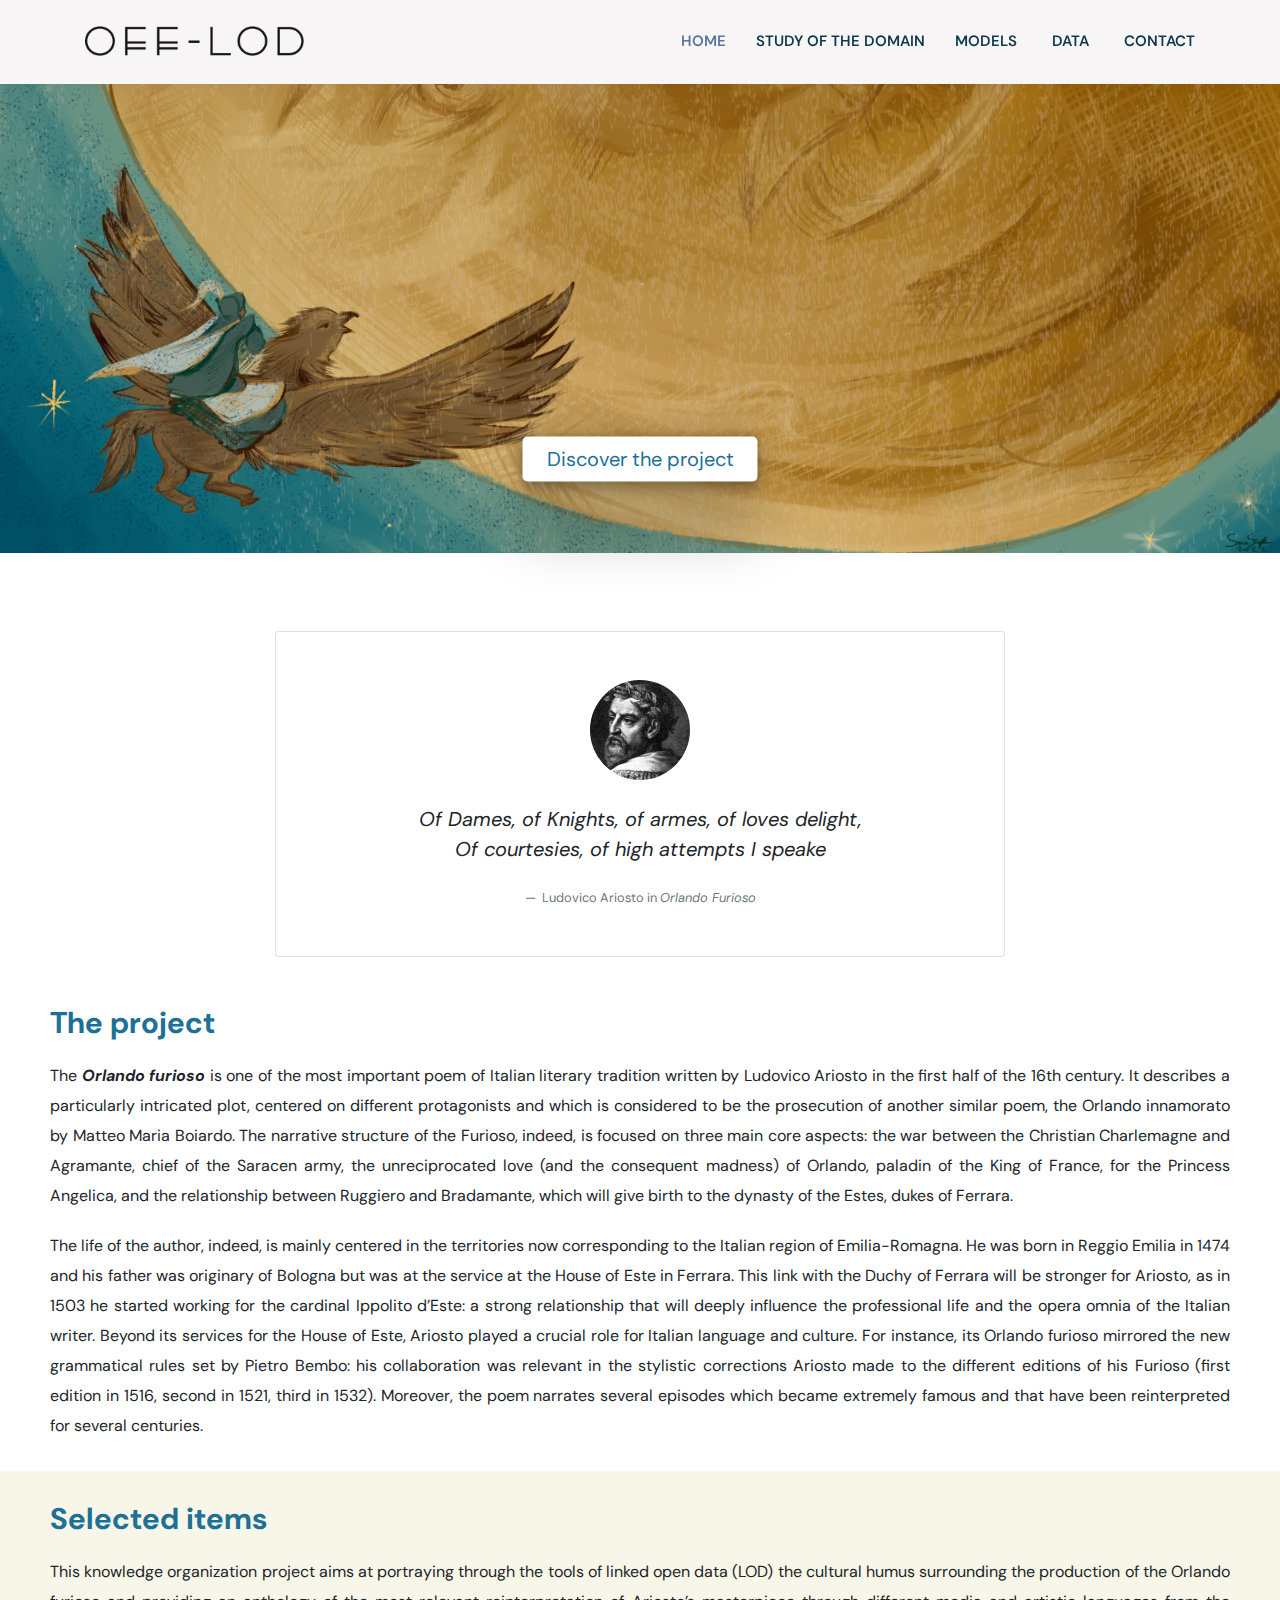
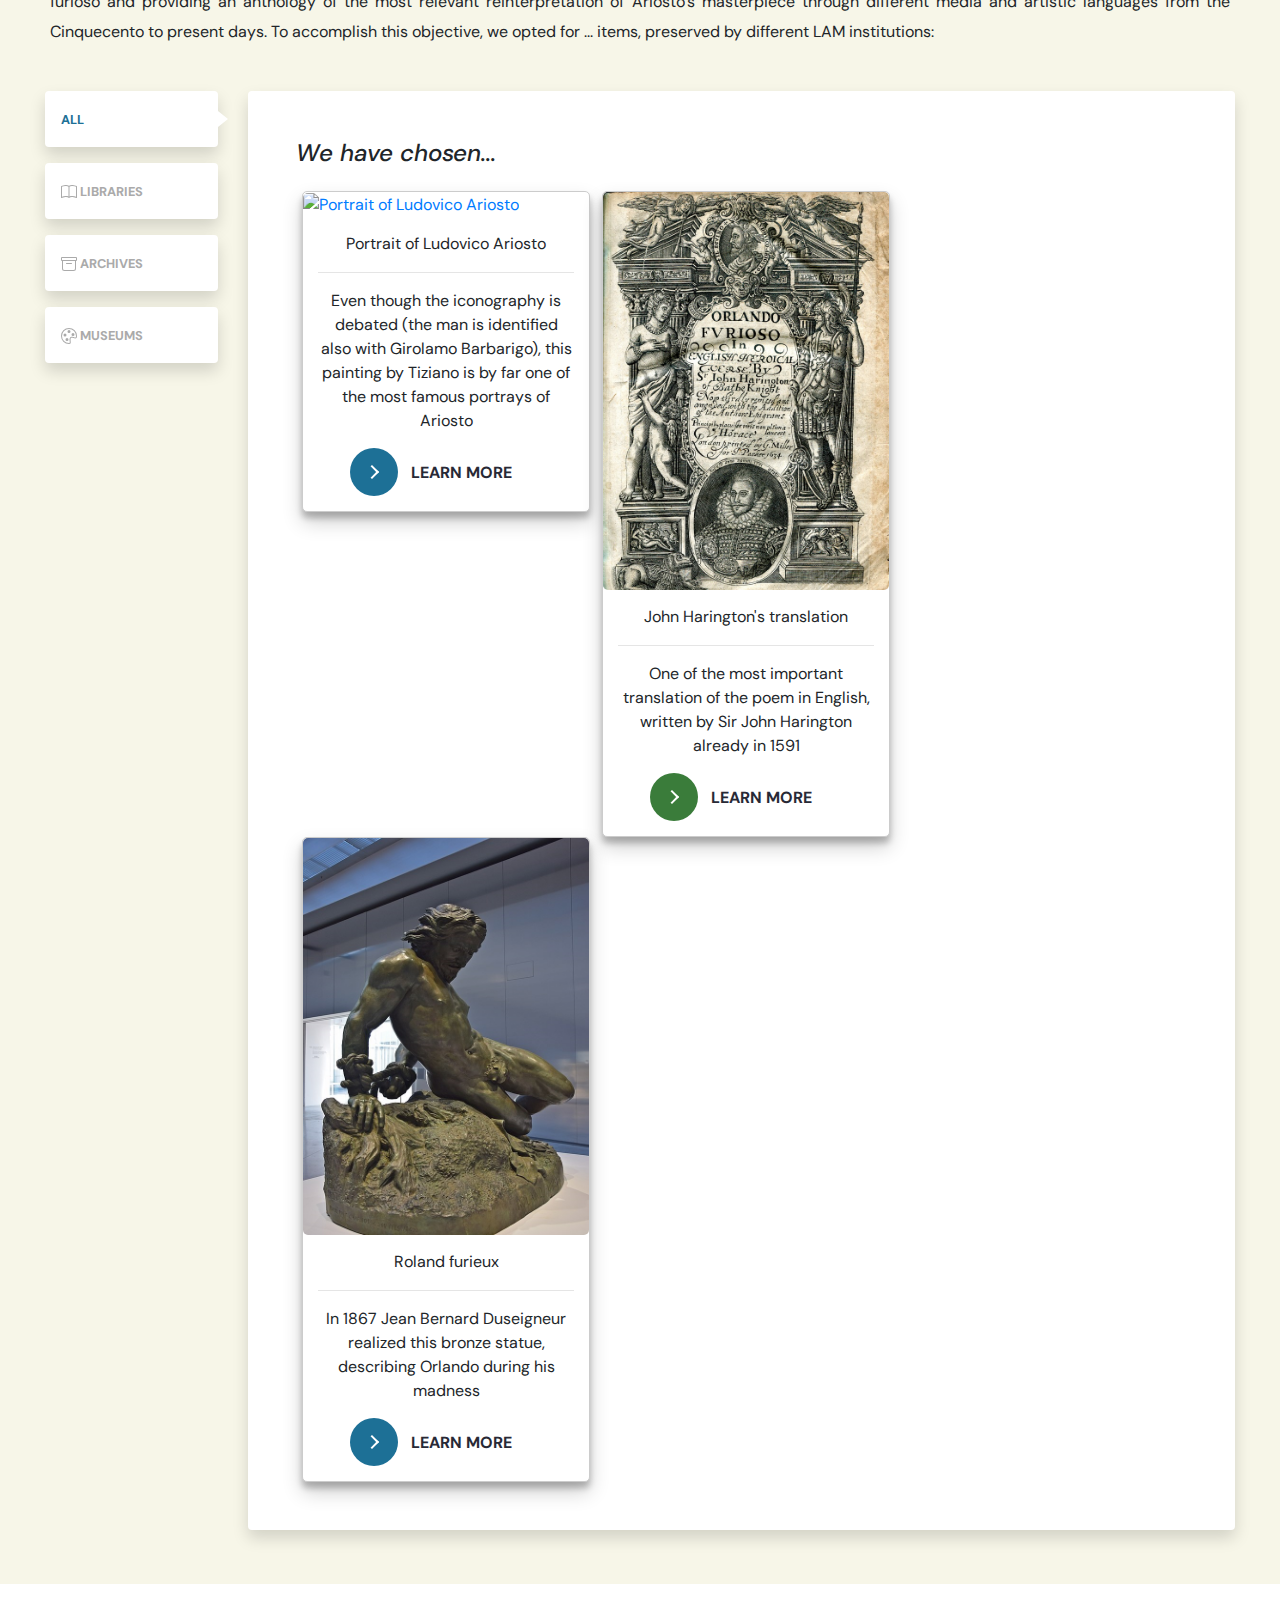
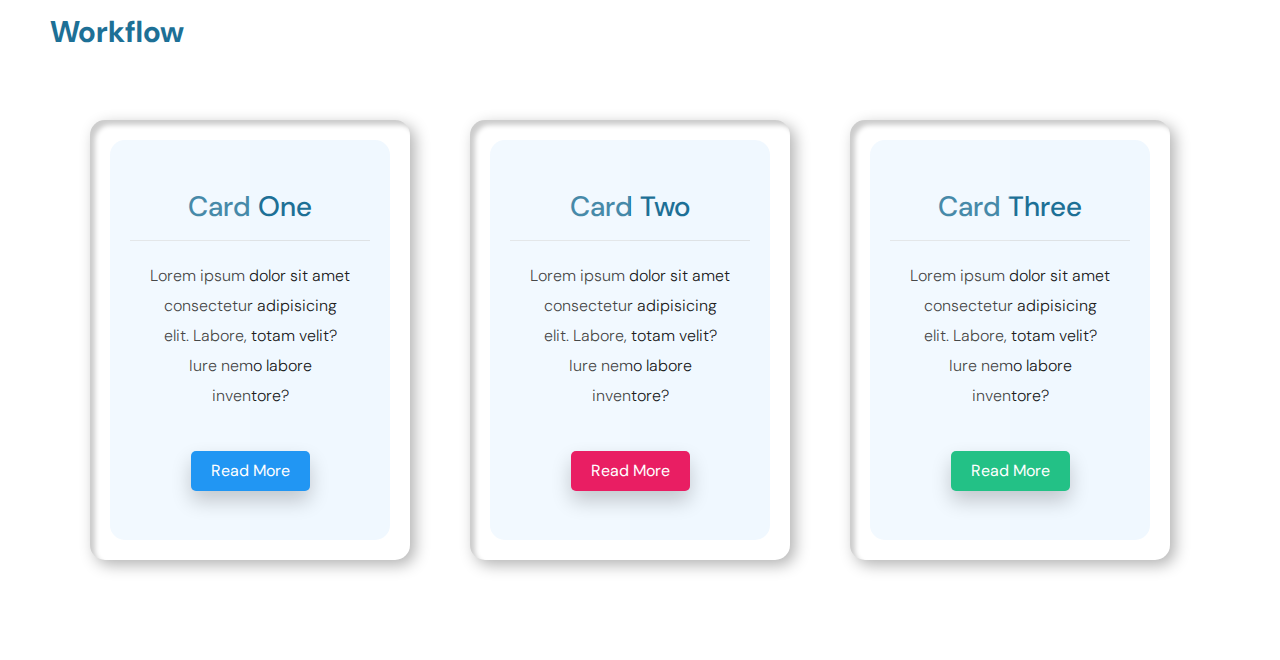
==== commit fed4982c: "Modifica contenuto testo" ====
--- a/OFF-LOD/index.html
+++ b/OFF-LOD/index.html
@@ -91,7 +91,7 @@
               </section>
             <h2>The project</h2>
             
-                <p>The <b><em>Orlando furioso</em></b> is one of the most important poem of Italian literary tradition  written by Ludovico Ariosto in the first half of the 16th century. It describes a particularly intricated plot, centered on different protagonists and which is considered to be the prosecution of another similar poem, the Orlando innamorato by Matteo Maria Boiardo. The narrative structure of the Furioso, indeed, is focused on three main core aspects: the war between Christianity, lead by Charlemagne, and Agramante, chief of the Saracen army, the unreciprocated love (and the consequent madness) of Orlando, paladin of the King of France, for the Princess Angelica, and the relationship between Ruggiero and Bradamante, which will give birth to the dynasty of the Estes, dukes of Ferrara. 
+                <p>The <b><em>Orlando furioso</em></b> is one of the most important poem of Italian literary tradition  written by Ludovico Ariosto in the first half of the 16th century. It describes a particularly intricated plot, centered on different protagonists and which is considered to be the prosecution of another similar poem, the Orlando innamorato by Matteo Maria Boiardo. The narrative structure of the Furioso, indeed, is focused on three main core aspects: the war between the Christian Charlemagne and Agramante, chief of the Saracen army, the unreciprocated love (and the consequent madness) of Orlando, paladin of the King of France, for the Princess Angelica, and the relationship between Ruggiero and Bradamante, which will give birth to the dynasty of the Estes, dukes of Ferrara. 
 
                    </p><p> The life of the author, indeed, is mainly centered in the territories now corresponding to the Italian region of Emilia-Romagna. He was born in Reggio Emilia in 1474 and his father was originary of Bologna but was at the service at the House of Este in Ferrara. This link with the Duchy of Ferrara will be stronger for Ariosto, as in 1503 he started working for the cardinal Ippolito d’Este: a strong relationship that will deeply influence the professional life and the opera omnia of the Italian writer. Beyond its services for the House of Este, Ariosto played a crucial role for Italian language and culture. For instance, its Orlando furioso mirrored the new grammatical rules set by Pietro Bembo: his collaboration was relevant in the stylistic corrections Ariosto made to the different editions of his Furioso (first edition in 1516, second in 1521, third in 1532). Moreover, the poem narrates several episodes which became extremely famous and that have been reinterpreted for several centuries.
                     </p>
--- a/OFF-LOD/css/cssfile.css
+++ b/OFF-LOD/css/cssfile.css
@@ -330,8 +330,11 @@
 
 #itemssection {
   padding: 30px;
-  background-color: aliceblue;
-  height: 120vh;
+  background-color: #f7f6e8;
+  content: "";
+  clear: both;
+  display: table;
+  width: 100%;
 }
 
 .tab {
@@ -657,3 +660,42 @@
 .centertext {
   text-align: center;
 }
+
+
+.nav-pills-custom .nav-link {
+  color: #aaa;
+  background: #fff;
+  position: relative;
+}
+
+.nav-pills-custom .nav-link.active {
+  color: #1d7096;
+  background: #fff;
+}
+
+
+/* Add indicator arrow for the active tab */
+@media (min-width: 992px) {
+  .nav-pills-custom .nav-link::before {
+      content: '';
+      display: block;
+      border-top: 8px solid transparent;
+      border-left: 10px solid #fff;
+      border-bottom: 8px solid transparent;
+      position: absolute;
+      top: 50%;
+      right: -10px;
+      transform: translateY(-50%);
+      opacity: 0;
+  }
+}
+
+.nav-pills-custom .nav-link.active::before {
+  opacity: 1;
+}
+
+.tab-pane::after {
+  content: "";
+  clear: both;
+  display: table;
+}